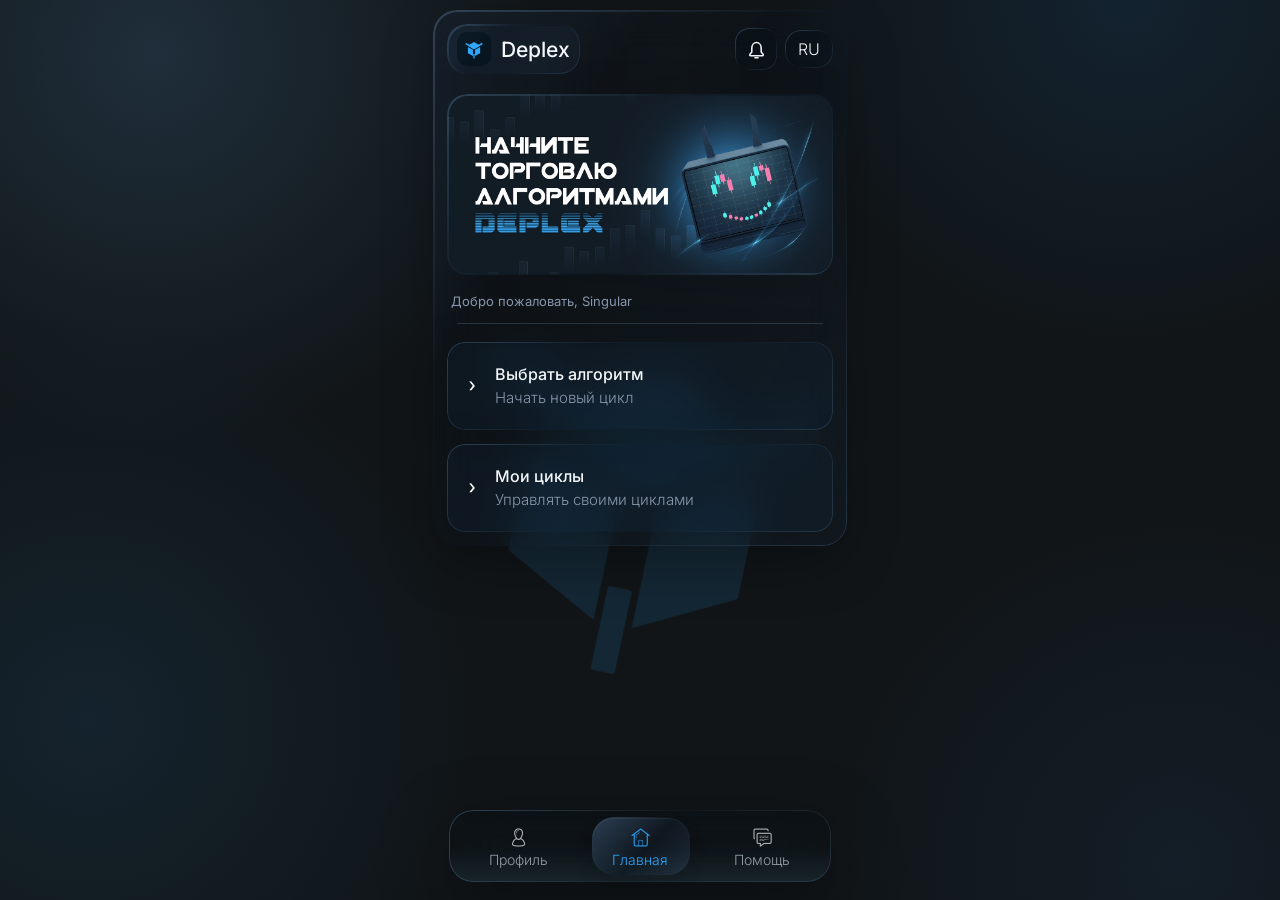
==== index.html @ 0ed6d77a "Add files via upload" ====
<!doctype html>
<html lang="ru">
  <head>
    <meta charset="UTF-8" />
    <meta name="viewport" content="width=device-width, initial-scale=1.0" />
    <meta name="theme-color" content="#020c11" />
    <meta name="mobile-web-app-capable" content="yes" />
    <meta name="apple-mobile-web-app-capable" content="yes" />
    <meta name="apple-mobile-web-app-title" content="Deplex" />
    <meta name="apple-mobile-web-app-status-bar-style" content="black-translucent" />
    <title>Deplex</title>
    <link rel="icon" type="image/svg+xml" href="./Icons/Logo.svg?v=60" />
    <link rel="apple-touch-icon" sizes="180x180" href="./Icons/apple-touch-icon.png?v=60" />
    <link rel="manifest" href="./site.webmanifest?v=60" />
    <link rel="stylesheet" href="./styles.css?v=263" />
  </head>
  <body>
    <main class="app-shell">
      <section id="app"></section>
    </main>
    <script src="https://telegram.org/js/telegram-web-app.js"></script>
    <script src="./app.js?v=219"></script>
  </body>
</html>
---- styles.css ----
@font-face {
  font-family: "Inter";
  src: url("./Fonts/Inter/Inter-Light-cyrillic.woff2") format("woff2");
  font-style: normal;
  font-weight: 300;
  font-display: swap;
  unicode-range: U+0400-052F, U+2DE0-2DFF, U+A640-A69F;
}

@font-face {
  font-family: "Inter";
  src: url("./Fonts/Inter/Inter-Light-latin.woff2") format("woff2");
  font-style: normal;
  font-weight: 300;
  font-display: swap;
  unicode-range: U+0000-00FF, U+0131, U+0152-0153, U+02BB-02BC, U+02C6, U+02DA, U+02DC, U+0304, U+0308, U+0329, U+2000-206F, U+20AC, U+2122, U+2191, U+2193, U+2212, U+2215, U+FEFF, U+FFFD;
}

@font-face {
  font-family: "Inter";
  src: url("./Fonts/Inter/Inter-Regular-cyrillic.woff2") format("woff2");
  font-style: normal;
  font-weight: 400;
  font-display: swap;
  unicode-range: U+0400-052F, U+2DE0-2DFF, U+A640-A69F;
}

@font-face {
  font-family: "Inter";
  src: url("./Fonts/Inter/Inter-Regular-latin.woff2") format("woff2");
  font-style: normal;
  font-weight: 400;
  font-display: swap;
  unicode-range: U+0000-00FF, U+0131, U+0152-0153, U+02BB-02BC, U+02C6, U+02DA, U+02DC, U+0304, U+0308, U+0329, U+2000-206F, U+20AC, U+2122, U+2191, U+2193, U+2212, U+2215, U+FEFF, U+FFFD;
}

@font-face {
  font-family: "Inter";
  src: url("./Fonts/Inter/Inter-Medium-cyrillic.woff2") format("woff2");
  font-style: normal;
  font-weight: 500;
  font-display: swap;
  unicode-range: U+0400-052F, U+2DE0-2DFF, U+A640-A69F;
}

@font-face {
  font-family: "Inter";
  src: url("./Fonts/Inter/Inter-Medium-latin.woff2") format("woff2");
  font-style: normal;
  font-weight: 500;
  font-display: swap;
  unicode-range: U+0000-00FF, U+0131, U+0152-0153, U+02BB-02BC, U+02C6, U+02DA, U+02DC, U+0304, U+0308, U+0329, U+2000-206F, U+20AC, U+2122, U+2191, U+2193, U+2212, U+2215, U+FEFF, U+FFFD;
}

@font-face {
  font-family: "Inter";
  src: url("./Fonts/Inter/Inter-SemiBold-cyrillic.woff2") format("woff2");
  font-style: normal;
  font-weight: 600;
  font-display: swap;
  unicode-range: U+0400-052F, U+2DE0-2DFF, U+A640-A69F;
}

@font-face {
  font-family: "Inter";
  src: url("./Fonts/Inter/Inter-SemiBold-latin.woff2") format("woff2");
  font-style: normal;
  font-weight: 600;
  font-display: swap;
  unicode-range: U+0000-00FF, U+0131, U+0152-0153, U+02BB-02BC, U+02C6, U+02DA, U+02DC, U+0304, U+0308, U+0329, U+2000-206F, U+20AC, U+2122, U+2191, U+2193, U+2212, U+2215, U+FEFF, U+FFFD;
}

@font-face {
  font-family: "Inter";
  src: url("./Fonts/Inter/Inter-Bold-cyrillic.woff2") format("woff2");
  font-style: normal;
  font-weight: 700;
  font-display: swap;
  unicode-range: U+0400-052F, U+2DE0-2DFF, U+A640-A69F;
}

@font-face {
  font-family: "Inter";
  src: url("./Fonts/Inter/Inter-Bold-latin.woff2") format("woff2");
  font-style: normal;
  font-weight: 700;
  font-display: swap;
  unicode-range: U+0000-00FF, U+0131, U+0152-0153, U+02BB-02BC, U+02C6, U+02DA, U+02DC, U+0304, U+0308, U+0329, U+2000-206F, U+20AC, U+2122, U+2191, U+2193, U+2212, U+2215, U+FEFF, U+FFFD;
}

:root {
  --bg: #000c11;
  --text: #f4f7f9;
  --text-strong: #f6f8fb;
  --muted: #8796aa;
  --muted-blue: #5d789d;
  --cyan: #2ee8ee;
  --cyan-deep: #2ea7fd;
  --text-soft-blue: color-mix(in srgb, var(--text-strong) 48%, var(--cyan-deep));
  --command-bg: rgba(46, 167, 253, 0.55);
  --command-shadow: rgba(16, 148, 173, 0.18);
  --gold: #c69060;
  --tone-positive: #6bcf91;
  --tone-negative: #d98a9a;
  --divider-subtle: rgba(95, 132, 166, 0.3);
  --surface-pad-sm: 14px;
  --surface-pad-md: 16px;
  --surface-pad-lg: 18px;
  --surface-radius-sm: 18px;
  --surface-radius-md: 20px;
  --surface-radius-lg: 22px;
  --surface-gap-sm: 8px;
  --surface-gap-md: 12px;
  --surface-gap-lg: 16px;
  --inline-icon-gap: 6px;
  --heading-copy-gap: 8px;
  --label-control-gap: 14px;
  --copy-control-gap: 18px;
  --form-group-gap: 30px;
  --supporting-copy-gap: 10px;
  --glass-main-surface: linear-gradient(
    120deg,
    rgba(28, 44, 63, 0.26) 20%,
    rgba(5, 18, 32, 0.12) 30%,
    rgba(28, 46, 63, 0.22) 100%
  );
  --panel: rgba(3, 17, 26, 0.52);
  --panel-strong: rgba(8, 28, 43, 0.62);
  --control-surface: rgba(16, 34, 54, 0.3);
  --control-muted-surface: #030f14;
  --control-active-surface: rgba(46, 167, 253, 0.25);
  --glass-border-main: 1.5px;
  --glass-border-inner: 1px;
  --glass-border-main-gradient: linear-gradient(135deg, rgba(100, 138, 176, 0.35), rgba(16, 31, 46, 0.3) 38%, rgba(5, 14, 22, 0.3) 60%, rgba(74, 105, 138, 0.35));
  --glass-border-inner-gradient: linear-gradient(135deg, rgba(91, 128, 166, 0.48), rgba(12, 25, 38, 0.12) 55%, rgba(74, 105, 138, 0.32));
  --glass-border-active-gradient: linear-gradient(
  135deg,
  rgba(46, 167, 253, 0.82) 0%,
  rgba(46, 167, 253, 0.22) 32%,
  rgba(8, 22, 36, 0.16) 52%,
  rgba(46, 167, 253, 0.58) 100%
);
  --stroke: rgba(83, 117, 151, 0.72);
  --stroke-dark: rgba(19, 38, 55, 0.8);
  --font-light: 300;
  --font-regular: 400;
  --font-medium: 500;
  --font-semibold: 600;
  --text-brand: 28px;
  --text-brand-mid: 24px;
  --text-page-top-title: 33px;
  --text-page-top-title-mid: 29px;
  --text-page-top-title-mobile: 25px;
  --text-section-title: 32px;
  --text-section-title-mid: 29px;
  --text-card-title: 23px;
  --text-card-title-mid: 21px;
  --text-card-title-mobile: 16px;
  --text-control: 20px;
  --text-control-mid: 20px;
  --text-control-mobile: 16px;
  --text-choice-option: 19px;
  --text-choice-option-mid: 18px;
  --text-choice-option-mobile: 15px;
  --text-command: 20px;
  --text-command-mid: 18px;
  --text-command-mobile: 14px;
  --text-caption: clamp(16px, 3.8vw, 19px);
  --text-caption-mobile: clamp(13px, 3.6vw, 15px);
  --text-hint: 16px;
  --text-hint-mobile: 13px;
  --text-small: 13px;
  --text-small-mobile: 12px;
  --text-chip: 11px;
  --text-chip-mobile: 10px;
  --text-address: var(--text-caption);
  --text-address-mobile: 13px;
  --text-top-action: 20px;
  --text-top-action-mobile: 16px;
  --text-eyebrow: 21px;
  --text-inline-badge: 17px;
  --text-inline-badge-mid: 16px;
  --text-inline-badge-mobile: 12px;
  --text-money-value: 18px;
  --text-money-value-mobile: 16px;
  --text-tab: 21px;
  --text-tab-mid: 18px;
  --text-tab-mobile: 14px;
  --text-empty-title: 30px;
  --text-modal-title: 25px;
  --caption-size: var(--text-caption);
  --caption-size-mobile: var(--text-caption-mobile);
  --hint-size: var(--text-hint);
  --hint-size-mobile: var(--text-hint-mobile);
  --action-title-size: var(--text-card-title);
  --action-title-size-mid: var(--text-card-title-mid);
  --action-title-size-mobile: var(--text-card-title-mobile);
  --control-title-size: var(--text-control);
  --control-title-size-mid: var(--text-control-mid);
  --control-title-size-mobile: var(--text-control-mobile);
  --choice-option-size: var(--text-choice-option);
  --choice-option-size-mid: var(--text-choice-option-mid);
  --choice-option-size-mobile: var(--text-choice-option-mobile);
  --section-kicker-size: var(--text-control);
  --section-kicker-size-mid: var(--text-command-mid);
  --section-kicker-size-mobile: var(--text-command-mobile);
  --primary-command-size: var(--text-command);
  --primary-command-size-mid: var(--text-command-mid);
  --primary-command-size-mobile: var(--text-command-mobile);
}

* {
  box-sizing: border-box;
}

html {
  min-height: 100%;
  -webkit-text-size-adjust: 100%;
  touch-action: manipulation;
  background:
    radial-gradient(circle at 12% 6%, rgba(56, 93, 122, 0.35), transparent 28%),
    radial-gradient(circle at 88% 0%, rgba(22, 66, 102, 0.3), transparent 24%),
    radial-gradient(circle at 7% 80%, rgba(30, 77, 109, 0.25), transparent 28%),
    radial-gradient(circle at 92% 96%, rgba(27, 61, 94, 0.22), transparent 24%),
    #111518;
  background-attachment: fixed;
}

body {
  position: relative;
  min-height: 100%;
  margin: 0;
  color: var(--text);
  font-family: "Inter", Arial, sans-serif;
  letter-spacing: 0;
  touch-action: manipulation;
}

button,
a,
[role="button"] {
  touch-action: manipulation;
}

body::before {
  position: fixed;
  left: 50%;
  top: 55%;
  top: 55lvh;
  z-index: -1;
  width: 420px;
  height: 420px;
  background: url("./Icons/Logo.svg") center / contain no-repeat;
  opacity: 0.12;
  transform: translate(-50%, -50%) rotate(12deg);
  content: "";
  pointer-events: none;
}


button {
  border: 0;
  color: inherit;
  font: inherit;
}

.app-shell {
  width: min(100%, 430px);
  min-height: 100vh;
  margin: 0 auto;
  padding: 18px 12px 124px;
}

.home-screen,
.empty-screen,
.algorithms-screen {
  display: flex;
  min-height: calc(100vh - 142px);
  flex-direction: column;
  gap: 22px;
}

.glass-card,
.glass-panel {
  --glass-border-width: var(--glass-border-main);
  --glass-border-gradient: var(--glass-border-main-gradient);
  position: relative;
  border: 0;
  background: var(--glass-main-surface);
  box-shadow:
    0 0 0 1px rgba(255, 255, 255, 0.015) inset,
    0 18px 56px rgba(0, 0, 0, 0.18);
  backdrop-filter: blur(20px) saturate(104%);
  -webkit-backdrop-filter: blur(24px) saturate(104%);
}

.glass-card::before,
.glass-panel::before {
  position: absolute;
  inset: 0;
  z-index: 0;
  padding: var(--glass-border-width);
  border-radius: inherit;
  background: var(--glass-border-gradient);
  content: "";
  pointer-events: none;
  -webkit-mask:
    linear-gradient(#000 0 0) content-box,
    linear-gradient(#000 0 0);
  -webkit-mask-composite: xor;
  mask:
    linear-gradient(#000 0 0) content-box,
    linear-gradient(#000 0 0);
  mask-composite: exclude;
}

.glass-card > *,
.glass-panel > * {
  position: relative;
  z-index: 1;
}

.banner-frame {
  --glass-border-width: var(--glass-border-main);
  --glass-border-gradient: var(--glass-border-main-gradient);
}

.banner-frame::before {
  z-index: 3;
}

.hero-card {
  padding: 22px;
  border-radius: 34px;
}

.top-bar {
  display: flex;
  align-items: center;
  justify-content: space-between;
  gap: 14px;
}

.brand-card {
  display: flex;
  min-width: 166px;
  align-items: center;
  gap: 18px;
  padding: 12px 18px;
  border-radius: 22px;
}

.brand-mark {
  display: grid;
  width: 50px;
  height: 50px;
  place-items: center;
  border-radius: 14px;
  background: rgba(2, 18, 28, 0.58);
}

.brand-mark img {
  width: 31px;
  height: 31px;
}

.brand-name {
  font-size: var(--text-brand);
  font-weight: var(--font-medium);
  line-height: 1;
}

.top-actions {
  display: flex;
  align-items: center;
  gap: 10px;
}

.back-button {
  --glass-border-width: var(--glass-border-main);
  display: grid;
  width: 72px;
  height: 72px;
  place-items: center;
  border-radius: 16px;
}

.back-button img {
  width: 40px;
  height: 40px;
  object-fit: contain;
}

.icon-button,
.lang-button {
  --glass-border-width: var(--glass-border-inner);
  --glass-border-gradient: var(--glass-border-inner-gradient);
  display: grid;
  place-items: center;
  border-radius: 16px;
  background: linear-gradient(180deg, rgba(0, 10, 14, 0.24), rgba(0, 7, 10, 0.14));
}

.icon-button {
  width: 54px;
  height: 54px;
  color: #f4f7f9;
}

.icon-button svg {
  width: 33px;
  height: 33px;
}

.lang-button {
  width: 62px;
  height: 48px;
  color: #f4f7f9;
  font-size: var(--text-top-action);
  font-weight: var(--font-light);
}

.banner-frame {
  margin-top: 34px;
  overflow: hidden;
  border-radius: 28px;
}

.banner-frame img {
  display: block;
  width: 100%;
  height: auto;
}

.welcome {
  margin: 28px 4px 0;
  color: var(--muted);
  font-size: var(--hint-size);
  font-weight: var(--font-regular);
  line-height: 1.25;
}

.divider {
  height: 1px;
  margin: 20px 10px 28px;
  background: var(--divider-subtle);
}

.primary-actions {
  display: grid;
  gap: 22px;
}

.page-hero {
  padding: 22px;
  border-radius: 34px;
}

.page-title-block {
  margin: var(--heading-copy-gap) 0 8px;
  padding-right: 136px;
  padding-left: 86px;
}

.page-top-title {
  flex: 1;
  align-self: center;
  min-width: 0;
  margin: 0;
  color: var(--text);
  font-size: var(--text-page-top-title);
  font-weight: var(--font-semibold);
  line-height: 1.05;
  overflow-wrap: anywhere;
}

.page-title-block span {
  display: block;
  margin-top: 0;
  color: var(--muted);
  font-size: var(--hint-size);
  font-weight: var(--font-regular);
  line-height: 1.1;
}

.nav-card {
  display: grid;
  width: 100%;
  grid-template-columns: 26px 1fr;
  gap: 20px;
  align-items: center;
  min-height: 132px;
  padding: 24px 30px;
  border-radius: 24px;
  background: rgba(4, 16, 26, 0.18);
  text-align: left;
}

.action-primary {
  overflow: hidden;
  animation: ctaPulse 6000ms ease-out 600ms 1;
}

.action-primary::after {
  position: absolute;
  top: -40%;
  bottom: -40%;
  left: -65%;
  z-index: 1;
  width: 42%;
  background: linear-gradient(90deg, transparent, rgba(46, 167, 253, 0.22), transparent);
  content: "";
  pointer-events: none;
  transform: skewX(-18deg);
  animation: ctaShine 6000ms ease-out 750ms 1;
}

@keyframes ctaPulse {
  0%,
  36%,
  50%,
  86%,
  100% {
    box-shadow:
      0 0 0 1px rgba(255, 255, 255, 0.015) inset,
      0 18px 56px rgba(0, 0, 0, 0.18);
  }

  14%,
  64% {
    box-shadow:
      0 0 0 1px rgba(46, 167, 253, 0.26) inset,
      0 0 26px rgba(46, 167, 253, 0.22),
      0 18px 56px rgba(0, 0, 0, 0.18);
  }
}

@keyframes ctaShine {
  0%,
  50% {
    left: -65%;
    opacity: 0;
  }

  6%,
  56% {
    opacity: 1;
  }

  20%,
  70% {
    opacity: 0.75;
  }

  28%,
  78%,
  100% {
    left: 128%;
    opacity: 0;
  }
}

.nav-arrow {
  width: 14px;
  height: auto;
  transform: rotate(-90deg);
}

.nav-title {
  display: block;
  font-size: var(--action-title-size);
  font-weight: var(--font-medium);
  line-height: 1.08;
}

.nav-subtitle {
  display: block;
  margin-top: 9px;
  color: var(--muted);
  font-size: var(--caption-size);
  font-weight: var(--font-light);
  line-height: 1.15;
}

.start-button {
  --glass-border-width: var(--glass-border-inner);
  width: 100%;
  margin-top: 24px;
  padding: 22px 20px;
  border-radius: 22px;
  background: rgba(4, 16, 26, 0.18);
  color: var(--text-strong);
  font-size: var(--primary-command-size);
  font-weight: var(--font-regular);
  letter-spacing: 0.04em;
  line-height: 1;
  text-transform: uppercase;
}

.nav-card {
  --glass-border-width: var(--glass-border-inner);
}

.algorithm-list {
  display: grid;
  gap: 22px;
}

.algorithm-card {
  padding: 24px 20px 22px;
  border-radius: 34px;
}

.algorithm-head {
  display: grid;
  grid-template-columns: minmax(0, 1fr) auto;
  gap: 14px;
  align-items: center;
}

.algorithm-title-row {
  display: flex;
  min-width: 0;
  align-items: center;
  gap: 16px;
}

.algorithm-title-row h2 {
  margin: 0;
  font-size: var(--text-section-title);
  font-weight: var(--font-semibold);
  line-height: 1;
  white-space: nowrap;
}

.algorithm-tags {
  display: flex;
  min-width: 0;
  gap: 8px;
}

.algorithm-tags span {
  display: inline-grid;
  min-height: 38px;
  place-items: center;
  border-radius: 999px;
  font-size: var(--text-caption-mobile);
  font-weight: var(--font-semibold);
  line-height: 1;
}

.algorithm-tags span {
  --glass-border-width: var(--glass-border-inner);
  min-width: 76px;
  padding: 0 17px;
  color: var(--muted-blue);
  background: rgba(8, 24, 38, 0.38);
}

.algorithm-divider {
  height: 1px;
  margin: 24px 10px 28px;
  background: var(--divider-subtle);
}

.algorithm-body {
  display: grid;
  grid-template-columns: minmax(0, 1fr) minmax(138px, 38%);
  gap: 18px;
  align-items: stretch;
}

.algorithm-copy {
  display: flex;
  min-height: 360px;
  flex-direction: column;
  justify-content: flex-start;
  gap: 28px;
  color: var(--muted);
  font-size: var(--caption-size);
  font-weight: var(--font-light);
  line-height: 1.62;
}

.algorithm-copy p {
  margin: 0;
}

.algorithm-image {
  --glass-border-width: var(--glass-border-main);
  min-height: 360px;
  overflow: hidden;
  border-radius: 24px;
}

.algorithm-image::before {
  z-index: 3;
}

.algorithm-image img {
  display: block;
  width: 100%;
  height: 100%;
  object-fit: cover;
  object-position: center top;
}

.bottom-nav {
  --glass-border-width: var(--glass-border-inner);
  --glass-border-gradient: linear-gradient(135deg, rgba(91, 128, 166, 0.42), rgba(12, 25, 38, 0.1) 52%, rgba(74, 105, 138, 0.28));
  --nav-pad-inline: 10px;
  --nav-slot-size: calc((100% - 20px) / 3);
  --nav-pill-width: 104px;
  position: fixed;
  right: max(16px, calc((100vw - 430px) / 2 + 16px));
  bottom: 22px;
  left: max(16px, calc((100vw - 430px) / 2 + 16px));
  z-index: 20;
  display: grid;
  grid-template-columns: repeat(3, 1fr);
  padding: 11px 10px;
  border-radius: 28px;
  background: linear-gradient(180deg, rgba(0, 10, 14, 0.24), rgba(0, 7, 10, 0.12), rgba(49, 83, 97, 0.24));
  box-shadow:
    0 0 0 1px rgba(255, 255, 255, 0.03) inset,
    0 22px 70px rgba(0, 0, 0, 0.34);
  backdrop-filter: blur(30px) saturate(135%);
  -webkit-backdrop-filter: blur(30px) saturate(135%);
  isolation: isolate;
}

.bottom-nav::after {
  --glass-border-gradient: var(--glass-border-inner-gradient);
  position: absolute;
  top: 9px;
  bottom: 9px;
  left: var(--active-pill-left);
  z-index: -1;
  width: var(--nav-pill-width);
  border-radius: 22px;
  border: 1px solid transparent;
  background:
    linear-gradient(180deg, rgba(28, 44, 63, 0.24), rgba(5, 18, 32, 0.14)) padding-box,
    var(--glass-border-gradient) border-box;
  box-shadow:
    inset 0 1px 0 rgba(255, 255, 255, 0.055),
    0 8px 18px rgba(0, 0, 0, 0.12);
  opacity: var(--indicator-opacity, 1);
  content: "";
}

.bottom-nav.has-nav-transition::after {
  animation: nav-pill-settle 340ms cubic-bezier(0.22, 1, 0.36, 1) both;
}

html.is-input-focused .bottom-nav {
  opacity: 0;
  pointer-events: none;
  transform: translateY(calc(100% + 24px));
}

.tab-button {
  display: grid;
  min-height: 60px;
  place-items: center;
  align-content: center;
  gap: 0;
  background: transparent;
  color: var(--text);
  opacity: 0.86;
  text-align: center;
  transition:
    color 180ms ease,
    opacity 180ms ease,
    transform 180ms ease;
}

.tab-button img {
  width: 32px;
  height: 32px;
  object-fit: contain;
  filter: brightness(0) invert(90%) sepia(3%) saturate(130%) hue-rotate(181deg) brightness(102%) contrast(86%);
  opacity: 0.92;
}

.tab-button span {
  color: rgba(201, 213, 223, 0.82);
  font-size: var(--text-eyebrow);
  font-weight: var(--font-light);
  line-height: 1;
  margin-top: 0;
}

.tab-button.is-active {
  color: var(--cyan-deep);
  opacity: 1;
}

.tab-button.is-active img {
  filter: none;
  opacity: 1;
}

.tab-button.is-active span {
  color: inherit;
}

.empty-card {
  display: grid;
  min-height: calc(100vh - 160px);
  place-items: center;
  border-radius: 34px;
  text-align: center;
}

.empty-card h1 {
  margin: 0;
  font-size: var(--text-empty-title);
  font-weight: var(--font-regular);
}

.empty-card p {
  margin: 12px 0 0;
  color: var(--muted);
  font-size: var(--hint-size);
}

.start-cycle-screen {
  display: flex;
  min-height: calc(100vh - 142px);
  flex-direction: column;
  gap: 22px;
}

.cycles-screen,
.detail-cycle-screen,
.profile-screen {
  display: flex;
  min-height: calc(100vh - 142px);
  flex-direction: column;
  gap: 22px;
}

.start-form-card,
.finish-card {
  padding: 24px 20px 22px;
  border-radius: 34px;
}

.start-algorithm-banner {
  --glass-border-width: var(--glass-border-main);
  overflow: hidden;
  margin-bottom: 28px;
  border-radius: 26px;
}

.start-algorithm-banner::before {
  z-index: 3;
}

.start-algorithm-banner img {
  display: block;
  width: 100%;
  height: auto;
}

.form-group {
  position: relative;
  display: grid;
  gap: var(--label-control-gap);
  margin: 0 0 var(--form-group-gap);
}

.form-group:last-child {
  margin-bottom: 0;
}

.field-label,
.section-label {
  color: var(--muted);
  font-size: var(--section-kicker-size);
  font-weight: var(--font-regular);
  letter-spacing: 0;
  line-height: 1.12;
  text-transform: none;
}

.finish-label {
  margin-top: 6px;
  color: var(--text);
  font-weight: var(--font-semibold);
  letter-spacing: 0.035em;
  text-transform: uppercase;
}

.with-info {
  display: flex;
  align-items: center;
  gap: var(--inline-icon-gap);
}

.info-button {
  display: grid;
  width: 20px;
  height: 20px;
  padding: 0;
  place-items: center;
  background: transparent;
  opacity: 0.9;
}

.info-button img {
  width: 100%;
  height: 100%;
  object-fit: contain;
}

.select-control {
  --glass-border-width: var(--glass-border-inner);
  display: flex;
  width: 100%;
  min-height: 86px;
  align-items: center;
  justify-content: space-between;
  gap: 18px;
  padding: 0 28px;
  border-radius: 22px;
  background: var(--control-surface);
  color: var(--text-strong);
  font-size: var(--control-title-size);
  font-weight: var(--font-regular);
  line-height: 1.1;
  text-align: left;
}

.select-control > span {
  font-size: var(--section-kicker-size);
}

.select-chevron {
  width: 18px;
  height: 18px;
  object-fit: contain;
  flex: 0 0 auto;
  filter: brightness(0) saturate(100%) invert(45%) sepia(18%) saturate(1051%) hue-rotate(174deg) brightness(92%) contrast(88%);
  opacity: 0.9;
  transform: rotate(-90deg);
}

.select-control[aria-expanded="true"] .select-chevron {
  transform: rotate(90deg);
}

.select-menu {
  --glass-border-width: var(--glass-border-inner);
  display: grid;
  overflow: hidden;
  border-radius: 22px;
  background: rgba(7, 23, 35, 0.94);
  box-shadow: 0 18px 44px rgba(0, 0, 0, 0.38);
}

.select-option {
  position: relative;
  min-height: 58px;
  padding: 0 22px;
  background: transparent;
  color: var(--text-strong);
  font-size: var(--caption-size);
  font-weight: var(--font-regular);
  line-height: 1.1;
  text-align: left;
}

.select-option + .select-option {
  border-top: 0;
}

.select-option + .select-option::before {
  position: absolute;
  top: 0;
  right: 10px;
  left: 10px;
  height: 1px;
  background: var(--divider-subtle);
  content: "";
}

.select-option.is-active {
  color: var(--cyan-deep);
}

.select-option.is-disabled,
.select-option:disabled {
  color: rgba(201, 213, 223, 0.42);
  cursor: not-allowed;
}

.select-modal {
  width: min(100%, 430px);
  padding: 28px;
  border-radius: 28px;
}

.select-modal h2 {
  margin: 0 0 18px;
  color: var(--muted);
  font-size: var(--section-kicker-size);
  font-weight: var(--font-semibold);
  letter-spacing: 0.035em;
  line-height: 1.1;
  text-transform: uppercase;
}

.transfer-grid {
  display: grid;
  grid-template-columns: repeat(2, minmax(0, 1fr));
  gap: 16px;
}

.transfer-option {
  --glass-border-width: var(--glass-border-inner);
  display: grid;
  min-height: 104px;
  grid-template-columns: 42px 1fr;
  align-items: center;
  gap: 18px;
  padding: 18px 22px;
  border-radius: 22px;
  background: var(--control-surface);
  color: #c9d5df;
  font-size: var(--control-title-size);
  font-weight: var(--font-regular);
  line-height: 1.2;
  text-align: left;
}

.transfer-option img {
  width: 42px;
  height: 42px;
  object-fit: contain;
  filter: none;
}

.transfer-option.is-active {
  --glass-border-gradient: var(--glass-border-active-gradient);
  background: var(--control-active-surface);
  color: var(--text-strong);
}

.transfer-option.is-disabled,
.transfer-option:disabled {
  color: rgba(201, 213, 223, 0.48);
  cursor: not-allowed;
}

.transfer-option.is-disabled img,
.transfer-option:disabled img {
  filter: brightness(0) saturate(100%) invert(65%) sepia(8%) saturate(577%) hue-rotate(176deg) brightness(83%) contrast(84%);
  opacity: 0.58;
}

.wallet-address-group {
  display: grid;
  gap: 0;
  margin-top: 0;
}

.transfer-grid + .section-description,
.transfer-grid + .wallet-address-group {
  margin-top: calc(var(--form-group-gap) - var(--label-control-gap));
}

.wallet-address {
  --glass-border-width: var(--glass-border-inner);
  width: 100%;
  border: 0;
  overflow-wrap: anywhere;
  word-break: break-all;
  padding: 24px 28px;
  border-radius: 22px;
  background: var(--control-surface);
  color: var(--text-soft-blue);
  font: inherit;
  font-size: var(--text-address);
  font-weight: var(--font-light);
  line-height: 1.32;
  outline: none;
  resize: none;
  white-space: normal;
}

.wallet-address-group .wallet-address {
  margin-top: var(--label-control-gap);
}

.wallet-address-group .copy-field {
  margin-top: var(--label-control-gap);
}

.wallet-address-group .wallet-address + .section-description {
  margin-top: var(--supporting-copy-gap);
}

.wallet-address-group .copy-field + .section-description {
  margin-top: var(--supporting-copy-gap);
}

.wallet-address-group .section-description + .section-description {
  margin-top: 0px;
}

.finish-card {
  display: grid;
  gap: 0;
}

.section-description {
  width: 100%;
  max-width: none;
  margin: 0;
  color: var(--muted);
  font-size: var(--hint-size);
  font-weight: var(--font-regular);
  line-height: 1.35;
}

.finish-label + .section-description {
  margin-top: var(--heading-copy-gap);
}

.section-description + .finish-options {
  margin-top: var(--copy-control-gap);
}

.finish-options + .section-description {
  margin-top: var(--copy-control-gap);
}

.memo-block .section-description,
.transfer-route-head .section-description {
  margin-top: 0;
}

.finish-options {
  display: grid;
  gap: 18px;
}

.finish-option {
  --glass-border-width: var(--glass-border-inner);
  min-height: 76px;
  padding: 0 24px;
  border-radius: 20px;
  background: var(--control-surface);
  color: #c9d5df;
  font-size: var(--control-title-size);
  font-weight: var(--font-regular);
  line-height: 1.1;
  text-align: left;
}

.finish-option.is-active {
  --glass-border-gradient: var(--glass-border-active-gradient);
  background: var(--control-active-surface);
  color: var(--text-strong);
}

.choice-option {
  font-size: var(--choice-option-size);
  font-weight: var(--font-regular);
}

.create-cycle-button {
  position: relative;
  width: 100%;
  min-height: 68px;
  border-radius: 22px;
  background: var(--command-bg);
  color: #f8fbfd;
  font-size: var(--primary-command-size);
  font-weight: var(--font-medium);
  letter-spacing: 0.04em;
  line-height: 1;
  text-transform: uppercase;
  box-shadow: 0 16px 38px var(--command-shadow);
}

.create-cycle-button::before {
  position: absolute;
  inset: 0;
  padding: 1px;
  border-radius: inherit;
  background: var(--glass-border-active-gradient);
  content: "";
  pointer-events: none;
  -webkit-mask:
    linear-gradient(#000 0 0) content-box,
    linear-gradient(#000 0 0);
  -webkit-mask-composite: xor;
  mask:
    linear-gradient(#000 0 0) content-box,
    linear-gradient(#000 0 0);
  mask-composite: exclude;
}

.modal-layer {
  position: fixed;
  inset: 0;
  z-index: 50;
  display: grid;
  padding: 22px;
  place-items: center;
  background: rgba(0, 7, 11, 0.56);
  backdrop-filter: blur(10px);
  -webkit-backdrop-filter: blur(10px);
  animation: modal-layer-enter 200ms ease both;
  transition: opacity 200ms ease;
}

.modal-layer > :is(.glass-card, .glass-panel) {
  animation: modal-surface-enter 200ms cubic-bezier(0.22, 1, 0.36, 1) both;
  transition:
    opacity 200ms ease,
    transform 200ms cubic-bezier(0.22, 1, 0.36, 1);
}

.modal-layer.is-modal-nested {
  animation: none;
}

.modal-layer.is-modal-nested > :is(.glass-card, .glass-panel) {
  animation: modal-surface-swap 180ms ease both;
}

.modal-layer.is-modal-preserved,
.modal-layer.is-modal-preserved > :is(.glass-card, .glass-panel) {
  animation: none;
}

.modal-layer.is-closing {
  opacity: 0;
}

.modal-layer.is-closing > :is(.glass-card, .glass-panel) {
  opacity: 0;
  transform: translateY(8px) scale(0.98);
}

.info-modal {
  width: min(100%, 430px);
  padding: 28px;
  border-radius: 28px;
}

.info-modal h2 {
  margin: 0;
  font-size: var(--action-title-size);
  font-weight: var(--font-medium);
}

.info-modal p {
  margin: 16px 0 0;
  color: var(--muted);
  font-size: var(--caption-size);
  font-weight: var(--font-light);
  line-height: 1.45;
}

.modal-close {
  position: absolute;
  top: 14px;
  right: 16px;
  z-index: 2;
  width: 34px;
  height: 34px;
  padding: 0;
  background: transparent;
  color: var(--muted);
  font-size: var(--text-empty-title);
  font-weight: var(--font-light);
  line-height: 1;
}

.cycles-card {
  padding: 20px;
  border-radius: 34px;
}

.profile-card {
  display: grid;
  gap: 18px;
}

.profile-title-block .profile-user-name {
  margin-bottom: 6px;
  color: var(--text-strong);
  font-weight: var(--font-medium);
}

.profile-summary-grid {
  display: grid;
  grid-template-columns: repeat(2, minmax(0, 1fr));
  gap: 14px;
}

.profile-stat-card {
  width: 100%;
  border: 0;
  color: inherit;
  text-align: left;
  cursor: pointer;
}

.balance-card .balance-label {
  color: var(--muted);
  font-size: var(--text-small);
  font-weight: var(--font-light);
}

.balance-card .balance-amount {
  color: var(--text-strong);
  font-weight: var(--font-regular);
  line-height: 1.1;
}

.balance-card {
  align-content: start;
}

.balance-arrow {
  position: absolute;
  right: var(--surface-pad-lg);
  bottom: var(--surface-pad-lg);
}

.profile-actions {
  display: grid;
  gap: 14px;
}

.compact-nav-grid {
  grid-template-columns: repeat(2, minmax(0, 1fr));
}

.nav-card.compact-nav-card {
  grid-template-columns: 1fr;
  grid-template-rows: auto auto;
  justify-items: center;
  min-height: 96px;
  gap: var(--surface-gap-sm);
  padding: var(--surface-pad-md);
  text-align: center;
}

.compact-nav-card .compact-nav-copy {
  align-self: center;
}

.compact-nav-card .nav-subtitle {
  margin-top: 6px;
}

.compact-nav-card .nav-arrow {
  align-self: end;
  transform: none;
}

.address-card,
.withdraw-address-card,
.withdraw-request-card,
.team-level-stats,
.member-card,
.member-modal-lines,
.info-text,
.info-note,
.info-steps,
.faq-item,
.support-ticket-card,
.performance-chart,
.metric-list,
.detail-metric,
.report-payout-card {
  --glass-border-width: var(--glass-border-inner);
}

.address-card,
.withdraw-address-card,
.withdraw-request-card,
.team-level-stats,
.member-card,
.member-modal-lines,
.info-text,
.info-note,
.info-steps,
.faq-item,
.support-ticket-card,
.performance-chart,
.metric-list,
.detail-metric {
  background: var(--control-surface);
}

.withdraw-address-card,
.withdraw-request-card,
.member-card,
.member-modal-lines,
.info-text,
.info-note,
.info-steps,
.faq-item,
.support-ticket-card {
  padding: var(--surface-pad-sm);
  border-radius: var(--surface-radius-sm);
}

.saved-addresses-card,
.address-list {
  display: grid;
  gap: 14px;
}

.address-card {
  display: grid;
  gap: var(--surface-gap-sm);
  padding: var(--surface-pad-sm);
  border-radius: var(--surface-radius-sm);
}

.address-card-head {
  display: grid;
  grid-template-columns: minmax(0, 1fr) auto;
  align-items: center;
  gap: 12px;
}

.address-name-button {
  display: inline-flex;
  min-width: 0;
  align-items: center;
  gap: 6px;
  padding: 0;
  border: 0;
  background: transparent;
  color: var(--text-strong);
  font-size: var(--control-title-size);
  font-weight: var(--font-regular);
  line-height: 1.1;
  text-align: left;
}

.address-card .address-name-button {
  font-size: var(--control-title-size-mobile);
}

.address-name-button span:first-child {
  overflow: hidden;
  text-overflow: ellipsis;
  white-space: nowrap;
}

.address-delete-button {
  --glass-border-width: var(--glass-border-inner);
  min-height: 32px;
  padding: 0 10px;
  border-radius: 12px;
  font-size: var(--text-small);
  font-weight: var(--font-regular);
  line-height: 1;
}

.address-route-row {
  align-items: center;
  margin: 0;
  flex-wrap: wrap;
}

.address-card .address-short-field {
  margin-top: -6px;
  min-height: 46px;
}

.address-card .cycle-created {
  margin-top: 1px;
  font-size: var(--text-small-mobile);
}

.address-short-field {
  --glass-border-width: var(--glass-border-inner);
  display: grid;
  grid-template-columns: minmax(0, 1fr) auto;
  align-items: center;
  gap: 10px;
  min-height: 54px;
  padding: 0 14px;
  border-radius: var(--surface-radius-sm);
  background: var(--control-surface);
  color: var(--text-soft-blue);
  font-size: var(--text-address-mobile);
  font-weight: var(--font-light);
  line-height: 1.2;
  text-align: left;
}

.wallet-address-select-field {
  grid-template-columns: minmax(0, 1fr) auto;
  gap: 10px;
  height: auto;
  min-height: 54px;
}

.wallet-address-group .wallet-address-select-field {
  margin-top: var(--label-control-gap);
}

.wallet-address-group .wallet-address-select-field + .section-description {
  margin-top: var(--supporting-copy-gap);
}

.wallet-address-select-field.is-empty {
  color: var(--muted);
}

.wallet-address-select-field span,
.wallet-address-full-value {
  overflow-wrap: anywhere;
  word-break: break-all;
}

.wallet-address-select-field.has-value span {
  color: var(--text-soft-blue);
}

.wallet-address-select-field span {
  max-width: calc(100% - 28px);
  white-space: normal;
}

.wallet-address-full-value {
  color: var(--text-soft-blue);
  font-size: var(--text-address-mobile);
  font-weight: var(--font-light);
  line-height: 1.35;
}

.wallet-address-create-action {
  min-height: 54px;
  align-content: center;
  color: var(--muted);
  font-size: var(--text-address-mobile);
  font-weight: var(--font-light);
}

.wallet-address-create-input {
  color: var(--muted);
  font-size: var(--text-address-mobile);
  font-weight: var(--font-light);
}

.wallet-address-create-input::placeholder {
  color: var(--muted);
}

.wallet-address-create-name {
  margin-top: var(--supporting-copy-gap);
  margin-bottom: var(--supporting-copy-gap);
  justify-content: flex-start;
  gap: var(--inline-icon-gap);
  color: var(--muted);
  font-size: var(--text-small-mobile);
  font-weight: var(--font-light);
}

.wallet-address-create-name-input {
  margin-top: var(--supporting-copy-gap);
  margin-bottom: var(--supporting-copy-gap);
  width: 100%;
  border: 0;
  padding: 0;
  background: transparent;
  color: var(--muted);
  font-size: var(--text-small-mobile);
  font-weight: var(--font-light);
  line-height: 1.2;
  outline: none;
}

.wallet-address-create-name-input::placeholder {
  color: var(--muted);
}

.wallet-address-list-label {
  display: block;
  margin: var(--copy-control-gap) 0 0;
}

.wallet-address-list-label + .address-list {
  margin-top: var(--surface-gap-sm);
}

.return-address-short-field {
  grid-template-columns: minmax(0, 1fr) auto auto;
  min-height: 46px;
}

.return-address-short-field button {
  display: grid;
  min-width: 0;
  padding: 0;
  border: 0;
  background: transparent;
  color: var(--text-strong);
  place-items: center;
}

.compact-modal {
  width: min(100%, 390px);
  padding: 24px;
  border-radius: 26px;
}

.compact-modal h2 {
  margin: 0 36px 16px 0;
  color: var(--text-strong);
  font-size: var(--action-title-size-mobile);
  font-weight: var(--font-medium);
  line-height: 1.12;
}

.modal-title {
  margin: 0 36px 10px 0;
  color: var(--text-strong);
  font-size: var(--action-title-size-mobile);
  font-weight: var(--font-medium);
  line-height: 1.12;
}

.modal-body {
  margin: 8px 0 0;
  color: var(--muted);
  font-size: var(--hint-size-mobile);
  font-weight: var(--font-light);
  line-height: 1.45;
}

:is(.compact-modal, .info-modal, .select-modal, .return-address-modal) .modal-title {
  margin: 0 36px 10px 0;
  color: var(--text-strong);
  font-size: var(--action-title-size-mobile);
  font-weight: var(--font-medium);
  letter-spacing: normal;
  line-height: 1.12;
}

:is(.compact-modal, .info-modal, .select-modal, .return-address-modal) .modal-body {
  margin: 8px 0 0;
  color: var(--muted);
  font-size: var(--hint-size-mobile);
  font-weight: var(--font-light);
  line-height: 1.45;
}

.modal-copy-list {
  display: grid;
  gap: var(--surface-gap-md);
  margin-top: 0;
}

.modal-copy-item {
  display: grid;
  gap: 2px;
}

.modal-copy-title {
  color: var(--text-strong);
  font-size: var(--hint-size);
  font-weight: var(--font-medium);
  line-height: 1.2;
}

.modal-copy-text {
  margin-top: 0;
}

.compact-textarea {
  min-height: 54px;
  overflow: hidden;
  resize: none;
}

.modal-actions-row {
  display: grid;
  grid-template-columns: repeat(2, minmax(0, 1fr));
  gap: 10px;
  margin-top: 16px;
}

.modal-actions-row .detail-action-button {
  min-height: 48px;
  border-radius: 16px;
  font-size: var(--text-command-mobile);
}

.address-modal-summary {
  --glass-border-width: var(--glass-border-inner);
  display: grid;
  gap: 8px;
  padding: 14px;
  border-radius: 18px;
  background: var(--control-surface);
}

.address-modal-summary strong {
  color: var(--text-strong);
  font-size: var(--caption-size-mobile);
  font-weight: var(--font-regular);
}

.address-modal-summary span {
  color: var(--muted-blue);
  font-size: var(--text-small);
}

.address-full-value {
  padding: 0;
  border: 0;
  background: transparent;
  color: var(--text-soft-blue);
  font-size: var(--text-address-mobile);
  font-weight: var(--font-light);
  line-height: 1.35;
  text-align: left;
  overflow-wrap: anywhere;
  word-break: break-all;
}

.compact-command {
  min-height: 50px;
  margin-top: 16px;
  border-radius: 16px;
  font-size: var(--primary-command-size-mobile);
}

.app-toast {
  --glass-border-width: var(--glass-border-inner);
  --glass-border-gradient: var(--glass-border-active-gradient);
  position: fixed;
  right: max(24px, calc((100vw - 430px) / 2 + 24px));
  top: 84px;
  left: max(24px, calc((100vw - 430px) / 2 + 24px));
  z-index: 70;
  padding: 13px 16px;
  border-radius: 18px;
  background: #0c2f48;
  color: var(--text-strong);
  font-size: var(--hint-size-mobile);
  font-weight: var(--font-regular);
  line-height: 1.25;
  text-align: center;
}

.notifications-modal {
  display: grid;
  max-height: min(74vh, 620px);
  gap: 14px;
}

.notification-tabs {
  display: flex;
  gap: 8px;
  overflow-x: auto;
  padding-bottom: 2px;
}

.notification-tab {
  --glass-border-width: var(--glass-border-inner);
  min-height: 34px;
  flex: 0 0 auto;
  padding: 0 12px;
  border-radius: 999px;
  background: var(--control-surface);
  color: var(--muted);
  font-size: var(--text-small);
  font-weight: var(--font-regular);
  line-height: 1;
}

.notification-tab.is-active {
  --glass-border-gradient: var(--glass-border-active-gradient);
  background: var(--control-active-surface);
  color: var(--text-strong);
}

.notification-list {
  display: grid;
  max-height: min(54vh, 430px);
  gap: 10px;
  overflow-y: auto;
  padding-right: 2px;
}

.notification-card {
  --glass-border-width: var(--glass-border-inner);
  display: grid;
  width: 100%;
  gap: 6px;
  padding: 13px;
  border-radius: 16px;
  background: var(--control-surface);
  color: var(--muted);
  font-size: var(--text-small);
  font-weight: var(--font-light);
  line-height: 1.3;
  text-align: left;
}

.notification-card.is-read {
  opacity: 0.72;
}

.notification-title-row {
  display: flex;
  align-items: center;
  justify-content: space-between;
  gap: 10px;
}

.notification-title-row strong {
  color: var(--text-strong);
  font-size: var(--caption-size-mobile);
  font-weight: var(--font-regular);
  line-height: 1.1;
}

.notification-new-badge {
  display: inline-grid;
  min-height: 20px;
  place-items: center;
  padding: 0 8px;
  border-radius: 999px;
  background: rgba(20, 183, 211, 0.22);
  color: var(--cyan);
  font-size: var(--text-chip-mobile);
  font-weight: var(--font-semibold);
  white-space: nowrap;
}

.notification-card small {
  color: var(--muted-blue);
  font-size: var(--text-small-mobile);
  line-height: 1.2;
}

.referral-card {
  display: grid;
  gap: 18px;
}

.referral-note {
  margin-top: -6px;
}

.referral-address-group {
  margin-bottom: 0;
}

.withdraw-address-card {
  display: grid;
  width: 100%;
  gap: var(--surface-gap-sm);
  text-align: left;
}

.withdraw-address-card.is-active {
  --glass-border-gradient: var(--glass-border-active-gradient);
  background: var(--control-active-surface);
}

.withdraw-address-top,
.withdraw-address-bottom,
.withdraw-request-head,
.withdraw-summary-row {
  display: flex;
  align-items: center;
  justify-content: space-between;
  gap: 12px;
  min-width: 0;
}

.withdraw-address-top strong,
.withdraw-request-head strong,
.withdraw-summary-row strong {
  color: var(--text-strong);
  font-size: var(--caption-size-mobile);
  font-weight: var(--font-regular);
  line-height: 1.1;
}

.withdraw-summary-row .cycle-amount-soft {
  color: color-mix(in srgb, var(--text-strong) 72%, var(--muted));
}

.withdraw-address-top span,
.withdraw-address-bottom,
.withdraw-summary-row span {
  color: var(--muted-blue);
  font-size: var(--text-small);
  line-height: 1.2;
}

.withdraw-address-bottom span:first-child {
  min-width: 0;
  overflow: hidden;
  text-overflow: ellipsis;
}

.modal-description {
  margin-top: 14px;
}

.withdraw-request-card {
  display: grid;
  gap: var(--surface-gap-md);
}

.withdraw-history-list {
  display: grid;
  gap: 10px;
}

.team-card {
  display: grid;
  gap: 18px;
}

.team-summary-head {
  display: flex;
  align-items: center;
  justify-content: space-between;
  gap: 10px;
}

.team-summary-head > span {
  margin-top: 0;
}

.detail-metric .team-summary-head > .nav-subtitle {
  color: var(--text-strong);
  font-size: var(--text-small);
  font-weight: var(--font-light);
}

.team-summary-card p {
  margin: 0;
  color: var(--muted);
  font-size: var(--text-small);
  font-weight: var(--font-light);
  line-height: 1.15;
}

.team-link-group {
  margin-bottom: 0;
}

.team-link-field {
  --glass-border-width: var(--glass-border-inner);
  display: grid;
  grid-template-columns: minmax(0, 1fr) auto;
  align-items: center;
  gap: 10px;
  min-height: 56px;
  padding: 0 14px;
  border-radius: 16px;
  background: var(--control-surface);
  color: var(--text-soft-blue);
  font-size: var(--text-address-mobile);
  font-weight: var(--font-light);
  line-height: 1.2;
  text-align: left;
}

.team-link-field span:first-child {
  overflow: hidden;
  text-overflow: ellipsis;
  white-space: nowrap;
}

.team-link-field img,
.copy-field button img {
  width: 16px;
  height: 16px;
  object-fit: contain;
}

.team-link-field .copy-field-action {
  display: grid;
  width: 38px;
  min-width: 38px;
  min-height: 38px;
  place-items: center;
  border-radius: 13px;
}

.address-short-field img {
  width: 18px;
  height: 18px;
  object-fit: contain;
}

.wallet-address-select-field img {
  width: 26px;
  height: 26px;
}

.team-level-action {
  min-height: 118px;
}

.team-earned {
  display: block;
  margin-top: 7px;
  color: var(--text-strong);
  font-size: var(--text-small);
  font-weight: var(--font-regular);
  line-height: 1.15;
}

.team-level-card {
  display: grid;
  gap: 16px;
}

.team-level-stats {
  display: grid;
  grid-template-columns: minmax(0, 1fr) 1px minmax(0, 1fr);
  align-items: stretch;
  gap: var(--surface-gap-md);
  padding: var(--surface-pad-md);
  border-radius: var(--surface-radius-md);
}

.team-level-stats-copy,
.team-level-stats-amount {
  display: grid;
  align-content: center;
}

.team-level-stats-copy {
  gap: 6px;
}

.team-level-stats strong {
  color: var(--text-strong);
  font-size: var(--control-title-size-mobile);
  font-weight: var(--font-regular);
}

.team-level-stats-copy span {
  color: var(--muted);
  font-size: var(--text-small);
  font-weight: var(--font-light);
  line-height: 1.25;
}

.team-level-stats-divider {
  align-self: stretch;
  margin: 6px 0;
  background: var(--divider-subtle);
}

.team-level-stats-amount {
  gap: 6px;
}

.member-list {
  display: grid;
  gap: 12px;
}

.member-card {
  display: grid;
  width: 100%;
  gap: var(--surface-gap-md);
  text-align: left;
}

.member-card-head {
  display: flex;
  align-items: center;
  justify-content: space-between;
  gap: 12px;
}

.member-card-head strong {
  min-width: 0;
  overflow: hidden;
  color: var(--text-strong);
  font-size: var(--control-title-size-mobile);
  font-weight: var(--font-regular);
  line-height: 1.1;
  text-overflow: ellipsis;
  white-space: nowrap;
}

.member-lines,
.member-modal-lines {
  display: grid;
  gap: 7px;
  color: var(--muted);
  font-size: var(--text-small);
  font-weight: var(--font-light);
  line-height: 1.25;
}

.help-card {
  display: grid;
  gap: 18px;
}

.support-block {
  display: grid;
  gap: 12px;
}

.support-block .section-label {
  color: var(--text-strong);
}

.help-topic-list,
.info-block-list,
.faq-list {
  display: grid;
  gap: 12px;
}

.help-topic-card {
  min-height: 104px;
}

.info-text,
.info-note,
.info-steps,
.support-ticket-card {
  color: var(--muted);
  font-size: var(--caption-size-mobile);
  font-weight: var(--font-light);
  line-height: 1.45;
}

.support-ticket-card.is-entering {
  animation: support-ticket-enter 200ms cubic-bezier(0.22, 1, 0.36, 1) both;
}

.info-text {
  margin: 0;
}

.info-note {
  color: var(--muted-blue);
  background: rgba(20, 183, 211, 0.1);
}

.info-steps {
  display: grid;
  gap: var(--surface-gap-sm);
  margin: 0;
  padding-left: 32px;
}

.faq-item {
  display: grid;
  width: 100%;
  gap: var(--surface-gap-sm);
  text-align: left;
}

.faq-question {
  color: var(--text-strong);
  font-size: var(--caption-size-mobile);
  font-weight: var(--font-regular);
  line-height: 1.25;
}

.faq-answer {
  color: var(--muted);
  font-size: var(--text-small);
  font-weight: var(--font-light);
  line-height: 1.4;
}

.faq-item.is-open {
  --glass-border-gradient: var(--glass-border-active-gradient);
}

.support-ticket-card {
  display: grid;
  width: 100%;
  min-width: 0;
  max-width: 100%;
  grid-template-columns: minmax(0, 1fr);
  gap: var(--surface-gap-sm);
  overflow: hidden;
  text-align: left;
}

.support-ticket-card > .section-description:nth-of-type(2) {
  display: block;
  width: min(60%, 220px);
  min-width: 0;
  overflow: hidden;
  text-overflow: ellipsis;
  white-space: nowrap;
}

.support-modal {
  display: grid;
  grid-template-rows: auto minmax(0, 1fr) auto;
  max-height: min(74vh, 620px);
  gap: 12px;
}

.support-modal .compact-textarea {
  min-height: 72px;
}

.support-textarea {
  font-size: var(--text-address-mobile);
}

.support-textarea:focus {
  font-size: var(--text-address-mobile);
}

.support-chat {
  display: grid;
  min-height: 0;
  max-height: min(42vh, 340px);
  gap: 10px;
  overflow-y: auto;
}

.support-composer {
  display: grid;
  gap: 12px;
}

html.is-input-focused .support-modal {
  max-height: min(58dvh, 420px);
}

html.is-input-focused .support-chat {
  max-height: min(24dvh, 220px);
}

.support-message {
  display: grid;
  gap: 4px;
  max-width: 88%;
  min-width: 0;
  padding: 10px 12px;
  border-radius: 16px;
  color: var(--text-strong);
  font-size: var(--text-small);
  line-height: 1.35;
  white-space: normal;
  overflow-wrap: anywhere;
  word-break: break-word;
}

.support-message > span {
  min-width: 0;
  white-space: normal;
  overflow-wrap: anywhere;
  word-break: break-word;
}

.support-message.is-user {
  justify-self: end;
  background: #2072ad;
}

.support-message.is-support {
  justify-self: start;
  background: rgba(8, 24, 38, 0.72);
}

.support-message small {
  color: rgba(201, 213, 223, 0.72);
  font-size: var(--text-chip-mobile);
}

@keyframes modal-layer-enter {
  from {
    opacity: 0;
  }

  to {
    opacity: 1;
  }
}

@keyframes modal-surface-enter {
  from {
    opacity: 0;
    transform: translateY(8px) scale(0.98);
  }

  to {
    opacity: 1;
    transform: translateY(0) scale(1);
  }
}

@keyframes support-ticket-enter {
  from {
    opacity: 0;
    transform: translateY(6px);
  }

  to {
    opacity: 1;
    transform: translateY(0);
  }
}

@keyframes modal-surface-swap {
  from {
    opacity: 0;
    transform: translateX(10px);
  }

  to {
    opacity: 1;
    transform: translateX(0);
  }
}

@keyframes nav-pill-settle {
  from {
    opacity: 0.4;
    left: var(--previous-pill-left);
    transform: scale(0.88);
  }

  18% {
    opacity: 1;
    left: var(--previous-pill-left);
    transform: scale(1);
  }

  76% {
    opacity: 1;
    left: var(--active-pill-left);
    transform: scaleX(1.03);
  }

  to {
    opacity: 1;
    left: var(--active-pill-left);
    transform: scale(1);
  }
}

.metrics-card {
  display: grid;
  gap: 16px;
}

.report-card {
  display: grid;
  gap: 16px;
}

.performance-chart {
  position: relative;
  display: grid;
  gap: var(--surface-gap-sm);
  padding: var(--surface-pad-md);
  border-radius: var(--surface-radius-lg);
  color: var(--cyan-deep);
  overflow: hidden;
}

.performance-chart.is-positive {
  color: var(--tone-positive);
  --glass-border-gradient: linear-gradient(135deg, rgba(107, 207, 145, 0.4), rgba(19, 44, 34, 0.18) 52%, rgba(107, 207, 145, 0.24));
  background-image:
    radial-gradient(circle at 82% 22%, rgba(107, 207, 145, 0.12), transparent 34%),
    var(--glass-main-surface);
}

.performance-chart.is-negative {
  color: var(--tone-negative);
  --glass-border-gradient: linear-gradient(135deg, rgba(217, 138, 154, 0.4), rgba(51, 20, 29, 0.18) 52%, rgba(217, 138, 154, 0.24));
  background-image:
    radial-gradient(circle at 82% 22%, rgba(217, 138, 154, 0.12), transparent 34%),
    var(--glass-main-surface);
}

.performance-chart-head {
  display: grid;
  gap: 5px;
}

.performance-chart-head span {
  color: var(--muted);
  font-size: var(--text-small);
  font-weight: var(--font-light);
}

.performance-chart-head strong {
  color: currentColor;
  font-size: var(--text-page-top-title);
  font-weight: var(--font-semibold);
  line-height: 1;
}

.profit-visual {
  position: relative;
  height: 150px;
  margin-top: 2px;
}

.profit-visual-svg {
  position: absolute;
  inset: 0 34px 0 0;
  display: block;
  width: calc(100% - 34px);
  height: 100%;
  overflow: visible;
}

.profit-visual-line {
  fill: none;
  stroke-width: 1.75;
  stroke-linecap: round;
  vector-effect: non-scaling-stroke;
}

.profit-visual-dot {
  fill: currentColor;
  filter: drop-shadow(0 0 6px currentColor);
}

.profit-visual-badge {
  position: absolute;
  top: var(--badge-y);
  right: 42px;
  min-height: 26px;
  padding: 0 10px;
  border-radius: 999px;
  background: rgba(7, 20, 29, 0.72);
  border: 1px solid rgba(255, 255, 255, 0.05);
  color: var(--text-strong);
  font-size: var(--text-small);
  font-weight: var(--font-regular);
  line-height: 26px;
  white-space: nowrap;
  backdrop-filter: blur(8px);
}

.profit-visual-axis {
  position: absolute;
  top: 7px;
  right: 2px;
  bottom: 7px;
  display: grid;
  align-content: space-between;
  width: 28px;
  justify-items: end;
  color: var(--muted-blue);
  font-size: var(--text-chip);
  font-weight: var(--font-light);
  line-height: 1;
}

.metrics-summary-grid .detail-metric {
  min-height: 84px;
}

.metric-list {
  display: grid;
  padding: 4px 14px;
  border-radius: var(--surface-radius-sm);
}

.metric-row {
  display: grid;
  grid-template-columns: minmax(0, 1fr) auto;
  gap: 6px 12px;
  align-items: center;
  padding: 13px 0;
}

.metric-row + .metric-row {
  border-top: 1px solid var(--divider-subtle);
}

.metric-row span,
.metric-row small {
  color: var(--muted);
  font-size: var(--text-small);
  font-weight: var(--font-light);
}

.metric-row strong {
  color: var(--text-strong);
  font-size: var(--caption-size-mobile);
  font-weight: var(--font-regular);
  line-height: 1.1;
  text-align: right;
}

.metric-row small {
  grid-column: 1 / -1;
  justify-self: end;
  color: var(--muted-blue);
}

.report-final-grid .detail-metric.is-positive strong {
  color: var(--tone-positive);
}

.report-final-grid .detail-metric.is-negative strong {
  color: var(--tone-negative);
}

.report-payout-card {
  display: grid;
  gap: var(--surface-gap-sm);
  padding: var(--surface-pad-md);
  border-radius: var(--surface-radius-md);
  background: var(--control-active-surface);
}

.report-payout-card span,
.report-payout-card small {
  color: var(--muted);
  font-size: var(--text-small);
  font-weight: var(--font-light);
}

.report-payout-card strong {
  color: var(--text-strong);
  font-size: var(--text-card-title-mobile);
  font-weight: var(--font-semibold);
  line-height: 1.1;
}

.detail-metric .amount-value,
.cycle-side .amount-value,
.metric-row .amount-value,
.report-payout-card .amount-value,
.withdraw-summary-row .amount-value,
.withdraw-request-card .amount-value {
  font-size: var(--text-money-value);
}

.cycle-toolbar {
  display: flex;
  align-items: center;
  justify-content: flex-start;
  margin-bottom: 18px;
}

.cycle-filter-trigger {
  --glass-border-width: var(--glass-border-main);
  display: inline-flex;
  min-height: 46px;
  align-items: center;
  gap: 10px;
  padding: 0 16px;
  border-radius: 16px;
  background: var(--glass-main-surface);
  color: var(--text-strong);
  font-size: var(--control-title-size);
  font-weight: var(--font-regular);
  line-height: 1;
}

.cycle-filter-trigger img {
  width: 25px;
  height: 25px;
  object-fit: contain;
}

.cycle-list {
  display: grid;
  gap: 14px;
}

.cycle-card {
  --glass-border-width: var(--glass-border-inner);
  display: grid;
  width: 100%;
  grid-template-columns: minmax(0, 1fr) auto;
  gap: 18px;
  padding: 18px;
  border-radius: 22px;
  text-align: left;
}

.cycle-main {
  min-width: 0;
}

.cycle-asset-row {
  display: flex;
  gap: 8px;
  margin-bottom: 12px;
}

.cycle-token {
  --glass-border-width: var(--glass-border-inner);
  position: relative;
  display: inline-grid;
  min-height: 26px;
  place-items: center;
  padding: 0 10px;
  border-radius: 999px;
  background: rgba(8, 24, 38, 0.58);
  color: var(--muted-blue);
  font-size: var(--text-chip);
  font-weight: var(--font-semibold);
  line-height: 1;
}

.cycle-token::before {
  position: absolute;
  inset: 0;
  z-index: 0;
  padding: var(--glass-border-width);
  border-radius: inherit;
  background: var(--glass-border-gradient);
  content: "";
  pointer-events: none;
  -webkit-mask:
    linear-gradient(#000 0 0) content-box,
    linear-gradient(#000 0 0);
  -webkit-mask-composite: xor;
  mask:
    linear-gradient(#000 0 0) content-box,
    linear-gradient(#000 0 0);
  mask-composite: exclude;
}

.cycle-main h2 {
  margin: 0;
  color: var(--text-strong);
  font-size: var(--control-title-size);
  font-weight: var(--font-regular);
  line-height: 1.08;
}

.cycle-main p {
  margin: 5px 0 0;
  color: var(--muted);
  font-size: var(--text-small);
  font-weight: var(--font-light);
  line-height: 1;
}

.cycle-created {
  display: block;
  margin-top: 11px;
  color: var(--muted);
  font-size: var(--text-small);
  font-weight: var(--font-light);
  line-height: 1;
}

.cycle-side {
  display: grid;
  align-content: start;
  justify-items: end;
  gap: 7px;
  min-width: 104px;
}

.cycle-side strong {
  color: var(--text-strong);
  font-size: var(--control-title-size);
  font-weight: var(--font-regular);
  line-height: 1;
  white-space: nowrap;
}

.cycle-side > span:not(.cycle-status) {
  color: var(--muted);
  font-size: var(--text-small);
  font-weight: var(--font-light);
  line-height: 1;
}

.cycle-status {
  --glass-border-width: var(--glass-border-inner);
  display: inline-grid;
  min-height: 26px;
  place-items: center;
  padding: 0 10px;
  border-radius: 999px;
  font-size: var(--text-chip);
  font-weight: var(--font-semibold);
  line-height: 1;
  text-transform: lowercase;
  white-space: nowrap;
}

.cycle-status.is-active {
  --glass-border-gradient: linear-gradient(135deg, rgba(109, 240, 154, 0.72), rgba(26, 94, 59, 0.18) 48%, rgba(109, 240, 154, 0.52));
  background: rgba(26, 94, 59, 0.34);
  color: #6df09a;
}

.cycle-status.is-waiting {
  --glass-border-gradient: linear-gradient(135deg, rgba(227, 180, 107, 0.72), rgba(105, 77, 25, 0.18) 48%, rgba(227, 180, 107, 0.52));
  background: rgba(105, 77, 25, 0.34);
  color: #e3b46b;
}

.cycle-status.is-completed {
  --glass-border-gradient: linear-gradient(135deg, rgba(127, 200, 242, 0.72), rgba(28, 77, 112, 0.18) 48%, rgba(127, 200, 242, 0.52));
  background: rgba(28, 77, 112, 0.34);
  color: #7fc8f2;
}

.cycle-status.is-report {
  --glass-border-gradient: linear-gradient(135deg, rgba(185, 166, 255, 0.72), rgba(75, 55, 117, 0.18) 48%, rgba(185, 166, 255, 0.52));
  background: rgba(75, 55, 117, 0.34);
  color: #b9a6ff;
}

.cycle-status.is-cancelled {
  --glass-border-gradient: linear-gradient(135deg, rgba(244, 138, 154, 0.72), rgba(99, 39, 49, 0.18) 48%, rgba(244, 138, 154, 0.52));
  background: rgba(99, 39, 49, 0.34);
  color: #f48a9a;
}

.empty-cycles {
  --glass-border-width: var(--glass-border-inner);
  padding: 24px;
  border-radius: 22px;
  background: var(--control-surface);
  text-align: center;
}

.empty-cycles h2 {
  margin: 0;
  font-size: var(--control-title-size);
  font-weight: var(--font-regular);
}

.empty-cycles p {
  margin: 10px 0 0;
  color: var(--muted);
  font-size: var(--caption-size);
  font-weight: var(--font-light);
}

.detail-hero {
  padding-bottom: 24px;
}

.waiting-cycle-overview {
  display: grid;
  gap: var(--label-control-gap);
  padding: 28px 20px 26px;
  border-radius: 34px;
}

.detail-title-block {
  margin-bottom: 0;
}

.detail-lead {
  max-width: 520px;
  margin: 0;
  color: var(--muted);
  font-size: var(--hint-size);
  font-weight: var(--font-regular);
  line-height: 1.32;
}

.cycle-route-pill {
  --glass-border-width: var(--glass-border-main);
  --glass-border-gradient: var(--glass-border-main-gradient);
  display: inline-flex;
  min-height: 50px;
  align-items: center;
  justify-content: center;
  padding: 0 20px;
  border-radius: 18px;
  background: var(--glass-main-surface);
  color: var(--muted-blue);
  font-size: var(--control-title-size);
  font-weight: var(--font-medium);
  line-height: 1;
  white-space: nowrap;
}

.detail-cycle-status {
  display: inline-flex;
  height: 30px;
  min-width: 132px;
  min-height: 30px;
  align-items: center;
  justify-content: center;
  padding: 0 18px;
  line-height: 1;
}

.cycle-timeline-card {
  display: grid;
  gap: 18px;
  padding: 24px 20px 22px;
  border-radius: 34px;
}

.cycle-timeline-toggle {
  display: grid;
  grid-template-columns: minmax(0, 1fr) 18px;
  align-items: center;
  gap: 12px;
  width: 100%;
  padding: 0;
  border: 0;
  color: inherit;
  text-align: left;
  background: transparent;
  cursor: pointer;
}

.timeline-toggle-content {
  display: grid;
  min-width: 0;
}

.timeline-chevron {
  width: 9px;
  height: 9px;
  border-right: 1.5px solid rgba(246, 248, 251, 0.78);
  border-bottom: 1.5px solid rgba(246, 248, 251, 0.78);
  transform: rotate(45deg);
  transform-origin: 50% 50%;
  transition: transform 0.22s ease;
}

.cycle-timeline {
  display: grid;
  gap: 0;
  padding-top: 2px;
}

.timeline-modal {
  width: min(100%, 430px);
  padding: 28px 24px 26px;
  border-radius: 30px;
}

.timeline-row {
  position: relative;
  display: grid;
  grid-template-columns: 22px minmax(0, 1fr);
  gap: 12px;
  min-height: 56px;
  padding-bottom: 17px;
}

.timeline-row.is-last {
  min-height: 0;
  padding-bottom: 0;
}

.timeline-rail {
  position: relative;
  display: flex;
  justify-content: center;
  min-height: inherit;
}

.timeline-line {
  position: absolute;
  top: 24px;
  bottom: -1px;
  left: 50%;
  width: 2px;
  border-radius: 999px;
  transform: translateX(-50%);
  background: linear-gradient(180deg, rgba(46, 232, 238, 0.72), rgba(20, 183, 211, 0.32));
}

.timeline-line.is-pending,
.timeline-row.is-pending .timeline-line {
  background: rgba(95, 132, 166, 0.22);
}

.timeline-marker {
  position: relative;
  z-index: 1;
  display: grid;
  place-items: center;
  width: 20px;
  height: 20px;
  border-radius: 999px;
  border: 1px solid rgba(46, 232, 238, 0.62);
  background: rgba(20, 183, 211, 0.82);
  box-shadow: inset 0 0 0 5px rgba(5, 18, 26, 0.5), 0 0 16px rgba(20, 183, 211, 0.16);
  isolation: isolate;
}

.timeline-marker::before {
  content: "";
  position: absolute;
  inset: 7px;
  border-radius: inherit;
  background: rgba(246, 248, 251, 0.9);
  pointer-events: none;
}

.timeline-row.is-active .timeline-marker {
  width: 14px;
  height: 14px;
  margin-top: 3px;
  border-color: rgba(46, 232, 238, 0.92);
  background: var(--cyan);
  box-shadow:
    0 0 10px rgba(46, 232, 238, 0.38),
    0 0 22px rgba(20, 183, 211, 0.24);
}

.timeline-row.is-active .timeline-marker::before {
  display: none;
}

.timeline-marker.is-glow {
  animation: timelineCoreGlow 2.35s ease-in-out infinite;
}

.timeline-marker.is-glow::after {
  content: "";
  position: absolute;
  z-index: -1;
  inset: -8px;
  border-radius: inherit;
  background: var(--cyan);
  filter: blur(10px);
  opacity: 0.26;
  animation: timelineGlow 2.35s ease-in-out infinite;
}

.timeline-row.is-active .timeline-marker.is-spin {
  width: 22px;
  height: 22px;
  margin-top: 7px;
  border: 0;
  background: transparent;
  box-shadow: none;
  animation: none;
}

.timeline-row.is-active .timeline-marker.is-spin::before,
.timeline-row.is-active .timeline-marker.is-spin::after {
  display: none;
}

.timeline-row.is-active .timeline-marker.is-process {
  width: 22px;
  height: 16px;
  margin-top: 7px;
  border: 0;
  background: transparent;
  box-shadow: none;
  animation: none;
}

.timeline-row.is-active .timeline-marker.is-process::before,
.timeline-row.is-active .timeline-marker.is-process::after {
  display: none;
}

.timeline-spinner {
  position: relative;
  width: 22px;
  height: 22px;
}

.timeline-spinner i {
  position: absolute;
  top: 1px;
  left: 10px;
  width: 2px;
  height: 6px;
  border-radius: 999px;
  background: linear-gradient(180deg, rgba(46, 232, 238, 0.95), rgba(46, 167, 253, 0.55));
  opacity: 0.12;
  transform-origin: 1px 10px;
  animation: timelineSpinnerPulse 1.35s linear infinite;
}

.timeline-spinner i:nth-child(1) { transform: rotate(0deg); animation-delay: -1.18125s; }
.timeline-spinner i:nth-child(2) { transform: rotate(45deg); animation-delay: -1.0125s; }
.timeline-spinner i:nth-child(3) { transform: rotate(90deg); animation-delay: -0.84375s; }
.timeline-spinner i:nth-child(4) { transform: rotate(135deg); animation-delay: -0.675s; }
.timeline-spinner i:nth-child(5) { transform: rotate(180deg); animation-delay: -0.50625s; }
.timeline-spinner i:nth-child(6) { transform: rotate(225deg); animation-delay: -0.3375s; }
.timeline-spinner i:nth-child(7) { transform: rotate(270deg); animation-delay: -0.16875s; }
.timeline-spinner i:nth-child(8) { transform: rotate(315deg); animation-delay: 0s; }

.timeline-process {
  display: inline-flex;
  align-items: center;
  gap: 3px;
  height: 11px;
}

.timeline-process i {
  width: 3px;
  height: 3px;
  border-radius: 999px;
  background: linear-gradient(180deg, rgba(46, 232, 238, 0.9), rgba(46, 167, 253, 0.58));
  opacity: 0.3;
  animation: timelineProcess 1.6s ease-in-out infinite;
}

.timeline-process i:nth-child(2) {
  animation-delay: 0.22s;
}

.timeline-process i:nth-child(3) {
  animation-delay: 0.44s;
}

.timeline-row.is-active .timeline-marker.is-charge {
  width: 22px;
  height: 16px;
  margin-top: 7px;
  border: 0;
  background: transparent;
  box-shadow: none;
  animation: none;
}

.timeline-row.is-active .timeline-marker.is-charge::before,
.timeline-row.is-active .timeline-marker.is-charge::after {
  display: none;
}

.timeline-row.is-active .timeline-marker.is-battery {
  width: 22px;
  height: 16px;
  margin-top: 7px;
  border: 0;
  background: transparent;
  box-shadow: none;
  animation: none;
}

.timeline-row.is-active .timeline-marker.is-battery::before,
.timeline-row.is-active .timeline-marker.is-battery::after {
  display: none;
}

.timeline-row.is-pending .timeline-marker {
  border-color: rgba(95, 132, 166, 0.36);
  background: rgba(7, 20, 31, 0.9);
  box-shadow: inset 0 0 0 5px rgba(95, 132, 166, 0.09);
}

.timeline-row.is-pending .timeline-marker::before {
  background: rgba(132, 157, 180, 0.34);
}

.timeline-charge {
  position: static;
  z-index: 2;
  display: inline-grid;
  grid-template-columns: repeat(6, 1.5px);
  align-items: end;
  gap: 1.5px;
  height: 10px;
  pointer-events: none;
}

.timeline-battery {
  position: static;
  z-index: 2;
  display: inline-grid;
  grid-template-columns: repeat(6, 1.5px);
  align-items: end;
  gap: 1.5px;
  width: 18px;
  height: 11px;
}

.timeline-battery i {
  width: 1.5px;
  border-radius: 999px;
  background: linear-gradient(180deg, rgba(46, 232, 238, 0.95), rgba(46, 167, 253, 0.64));
}

.timeline-battery i:nth-child(1) { height: 4px; opacity: 0.48; }
.timeline-battery i:nth-child(2) { height: 6px; opacity: 0.68; }
.timeline-battery i:nth-child(3) { height: 8px; opacity: 0.84; }
.timeline-battery i:nth-child(4) { height: 10px; opacity: 1; }
.timeline-battery i:nth-child(5) { height: 10px; opacity: 0.9; }
.timeline-battery i:nth-child(6) { height: 10px; opacity: 0.72; }

.timeline-charge i {
  display: block;
  width: 1.5px;
  height: 4px;
  border-radius: 999px;
  background: linear-gradient(180deg, #f6fbff, var(--cyan));
  box-shadow:
    0 0 6px rgba(46, 232, 238, 0.52),
    0 0 12px rgba(20, 183, 211, 0.24);
  transform-origin: bottom;
  animation: timelineCharge 1.35s ease-in-out infinite;
}

.timeline-charge i:nth-child(2) {
  animation-delay: 0.14s;
}

.timeline-charge i:nth-child(3) {
  animation-delay: 0.28s;
}

.timeline-charge i:nth-child(4) {
  animation-delay: 0.42s;
}

.timeline-charge i:nth-child(5) {
  animation-delay: 0.56s;
}

.timeline-charge i:nth-child(6) {
  animation-delay: 0.7s;
}

.timeline-copy {
  min-width: 0;
}

.timeline-copy strong {
  display: block;
  margin: 0;
  color: #f6f8fb;
  font-size: var(--caption-size);
  font-weight: var(--font-regular);
  line-height: 1.2;
}

.timeline-note,
.timeline-time {
  display: block;
  margin-top: 6px;
  color: var(--muted);
  font-size: var(--text-small);
  font-weight: var(--font-light);
  line-height: 1.25;
}

.timeline-note-inline {
  color: var(--muted);
  font-size: var(--text-small);
  font-weight: var(--font-light);
}

.timeline-row.is-active .timeline-note,
.timeline-row.is-active .timeline-time,
.timeline-row.is-active .timeline-note-inline {
  color: var(--muted-blue);
}

.timeline-row.is-pending .timeline-copy strong {
  color: rgba(132, 157, 180, 0.68);
}

.timeline-row.is-pending .timeline-note,
.timeline-row.is-pending .timeline-time,
.timeline-row.is-pending .timeline-note-inline {
  color: rgba(132, 157, 180, 0.5);
}

@keyframes timelineCharge {
  0%,
  100% {
    height: 4px;
    opacity: 0.42;
  }

  45% {
    height: 10px;
    opacity: 1;
  }
}

@keyframes timelineSpinnerPulse {
  0%,
  100% {
    opacity: 0.12;
  }

  18% {
    opacity: 1;
  }

  42% {
    opacity: 0.58;
  }
}

@keyframes timelineProcess {
  0%,
  100% {
    opacity: 0.24;
    transform: translateY(0);
  }

  45% {
    opacity: 1;
    transform: translateY(-2px);
  }
}

@keyframes timelineGlow {
  0%,
  100% {
    opacity: 0.16;
  }

  50% {
    opacity: 0.46;
  }
}

@keyframes timelineCoreGlow {
  0%,
  100% {
    opacity: 0.74;
    box-shadow:
      0 0 8px rgba(46, 232, 238, 0.22),
      0 0 18px rgba(20, 183, 211, 0.14);
  }

  50% {
    opacity: 1;
    box-shadow:
      0 0 12px rgba(46, 232, 238, 0.46),
      0 0 26px rgba(20, 183, 211, 0.28);
  }
}

.transfer-route-card {
  display: grid;
  gap: var(--label-control-gap);
  padding: 24px 20px 22px;
  border-radius: 34px;
}

.transfer-route-card .section-label {
  margin: 0;
  color: var(--text-strong);
}

.waiting-cycle-overview .section-label {
  color: var(--text-strong);
}

.detail-summary-top {
  display: flex;
  align-items: center;
  justify-content: space-between;
  gap: 12px;
}

.transfer-route-tokens {
  flex: 0 0 auto;
  margin-bottom: 0;
}

.copy-field {
  --glass-border-width: var(--glass-border-inner);
  display: grid;
  grid-template-columns: minmax(0, 1fr) auto;
  align-items: center;
  gap: 16px;
  min-height: 98px;
  padding: 18px 18px 18px 24px;
  border-radius: 22px;
  background: var(--control-surface);
}

.copy-field span,
.copy-field-value {
  overflow-wrap: anywhere;
  word-break: break-all;
  color: var(--text-soft-blue);
  font-size: var(--text-address);
  font-weight: var(--font-light);
  line-height: 1.32;
}

.copy-field-value {
  display: block;
  justify-self: start;
  width: 100%;
  padding: 0;
  background: transparent;
  text-align: left;
}

.copy-field-action {
  display: grid;
  min-width: 16px;
  min-height: 58px;
  padding: 0;
  background: transparent;
  place-items: center;
}

.copy-field-action {
  --glass-border-width: var(--glass-border-inner);
  width: 58px;
  border-radius: 18px;
}

.memo-block {
  display: grid;
  gap: 0;
}

.memo-panel {
  --glass-border-width: var(--glass-border-inner);
  padding: var(--surface-pad-sm);
  border-radius: var(--surface-radius-sm);
  background: var(--control-surface);
}

.transfer-divider {
  height: 1px;
  margin: 0 10px;
  background: var(--divider-subtle);
}

.waiting-cycle-overview .detail-summary-top + .transfer-divider,
.transfer-route-card .detail-summary-top + .transfer-divider,
.waiting-cycle-overview .memo-block + .transfer-divider,
.waiting-cycle-overview .transfer-divider + .memo-block,
.transfer-route-card .transfer-divider + .detail-metric-grid,
.transfer-route-card .transfer-divider + .cycle-timeline-toggle {
  margin-top: calc(var(--label-control-gap) / 2);
}

.waiting-cycle-overview .memo-block + .cycle-timeline-toggle {
  margin-top: var(--label-control-gap);
}

.transfer-route-card .detail-metric-grid + .cycle-timeline-toggle {
  margin-top: var(--label-control-gap);
}

.transfer-warning {
  --glass-border-width: var(--glass-border-main);
  --glass-border-gradient: var(--glass-border-main-gradient);
  display: grid;
  grid-template-columns: 20px 1fr;
  align-items: center;
  gap: var(--inline-icon-gap);
  min-height: 70px;
  padding: 14px 16px;
  border-radius: 20px;
  background: var(--glass-main-surface);
  color: var(--muted-blue);
}

.transfer-warning img {
  width: 20px;
  height: 20px;
  object-fit: contain;
  filter: brightness(0) saturate(100%) invert(45%) sepia(18%) saturate(1051%) hue-rotate(174deg) brightness(92%) contrast(88%);
  opacity: 0.9;
}

.transfer-warning p {
  margin: 0;
}

.detail-metric-grid {
  display: grid;
  grid-template-columns: 1fr;
  gap: 14px;
}

.active-cycle-summary-grid {
  grid-template-columns: repeat(2, minmax(0, 1fr));
}

.detail-metric {
  display: grid;
  gap: 10px;
  min-height: 96px;
  padding: var(--surface-pad-lg);
  border-radius: var(--surface-radius-md);
}

.detail-metric.balance-card {
  gap: 8px;
}

.detail-metric span {
  color: var(--muted);
  font-size: var(--text-small);
  font-weight: var(--font-light);
}

.detail-metric strong {
  color: var(--text-strong);
  font-size: var(--caption-size);
  font-weight: var(--font-regular);
  line-height: 1.1;
}

.return-address-card,
.detail-actions-card {
  display: grid;
  gap: var(--label-control-gap);
  padding: 24px 20px 22px;
  border-radius: 34px;
}

.return-address-card .section-label,
.detail-actions-card .section-label {
  margin: 0;
  color: var(--text-strong);
}

.return-address-field {
  --glass-border-width: var(--glass-border-inner);
  display: grid;
  grid-template-columns: minmax(0, 1fr);
  align-items: center;
  min-height: 76px;
  padding: 14px 18px;
  border-radius: 20px;
  background: var(--control-surface);
}

.return-memo-field {
  margin-top: calc(var(--label-control-gap) * -0.35);
}

.return-address-value {
  min-width: 0;
  padding: 0;
  border: 0;
  background: transparent;
  color: #b8c6d3;
  font: inherit;
  font-size: var(--text-address);
  font-weight: var(--font-light);
  line-height: 1.32;
  text-align: left;
  overflow-wrap: anywhere;
  word-break: break-all;
  cursor: pointer;
}

.return-address-empty {
  --glass-border-width: var(--glass-border-inner);
  display: grid;
  grid-template-columns: minmax(0, 1fr) 14px;
  align-items: center;
  gap: 12px;
  min-height: 76px;
  padding: 0 18px;
  border: 0;
  border-radius: 20px;
  background: var(--control-surface);
  color: var(--text-strong);
  font-size: var(--caption-size);
  font-weight: var(--font-regular);
  text-align: left;
  cursor: pointer;
}

.return-address-empty img {
  width: 12px;
  height: 12px;
  object-fit: contain;
  transform: rotate(180deg);
  opacity: 0.76;
}

.return-address-modal {
  width: min(100%, 430px);
  padding: 28px;
  border-radius: 28px;
}

.return-address-modal h2 {
  margin: 0 42px 22px 0;
  color: var(--text-strong);
  font-size: var(--action-title-size);
  font-weight: var(--font-medium);
  line-height: 1.1;
}

.return-modal-fields {
  display: grid;
  gap: var(--form-group-gap);
}

.return-modal-field {
  display: grid;
  gap: var(--label-control-gap);
}

.return-save-button {
  margin-top: var(--copy-control-gap);
  width: 100%;
}

.return-modal-textarea {
  min-height: 46px;
  overflow: hidden;
  resize: none;
}

.detail-actions-list {
  display: grid;
  grid-template-columns: repeat(2, minmax(0, 1fr));
  gap: 14px;
}

.detail-action-button {
  --glass-border-width: var(--glass-border-inner);
  display: grid;
  grid-template-columns: 1fr;
  align-items: center;
  justify-items: center;
  gap: 12px;
  min-height: 68px;
  padding: 0 18px;
  border: 0;
  border-radius: 20px;
  background: var(--control-surface);
  color: var(--text-strong);
  font-size: var(--caption-size);
  font-weight: var(--font-regular);
  line-height: 1.1;
  text-align: center;
  cursor: pointer;
}

.history-action-row {
  display: grid;
  grid-template-columns: repeat(2, minmax(0, 1fr));
  gap: var(--surface-gap-md);
}

.history-glass-action {
  --glass-border-width: var(--glass-border-main);
  --glass-border-gradient: var(--glass-border-main-gradient);
  grid-column: 2;
  width: 100%;
  min-height: 54px;
  padding: 0 var(--surface-pad-md);
  border: 0;
  border-radius: var(--surface-radius-sm);
  color: var(--muted);
  font-size: var(--text-small);
  font-weight: var(--font-light);
  line-height: 1.1;
  text-align: center;
  cursor: pointer;
}

.detail-action-danger {
  --glass-border-gradient: linear-gradient(135deg, rgba(154, 62, 82, 0.72), rgba(43, 16, 26, 0.18) 48%, rgba(154, 62, 82, 0.52));
  grid-template-columns: 1fr;
  background: rgba(91, 28, 44, 0.34);
  color: var(--tone-negative);
}

.detail-action-wide {
  grid-column: 1 / -1;
}

.report-action-button.is-ready {
  --glass-border-gradient: var(--glass-border-active-gradient);
  color: var(--cyan);
}

.report-action-button:disabled,
.report-action-button.is-disabled {
  color: rgba(201, 213, 223, 0.48);
  cursor: not-allowed;
  opacity: 0.68;
}

@media (min-width: 0px) {
  :root {
    --label-control-gap: 10px;
    --copy-control-gap: 16px;
    --form-group-gap: 24px;
  }

  .app-shell {
    width: min(100%, 430px);
    padding: 10px 8px 104px;
  }

  .home-screen,
  .empty-screen,
  .algorithms-screen,
  .start-cycle-screen,
  .cycles-screen,
  .detail-cycle-screen,
  .profile-screen {
    gap: 16px;
  }

  .hero-card,
  .page-hero,
  .algorithm-card,
  .start-form-card,
  .finish-card,
  .cycles-card,
  .profile-card,
  .transfer-route-card {
    padding: 14px;
    border-radius: 24px;
  }

  .waiting-cycle-overview {
    padding: 18px 14px;
    border-radius: 24px;
  }

  .top-bar {
    gap: 8px;
  }

  .brand-card {
    min-width: 128px;
    gap: 10px;
    padding: 8px 10px;
    border-radius: 20px;
  }

  .brand-mark {
    width: 34px;
    height: 34px;
    border-radius: 10px;
  }

  .brand-mark img {
    width: 22px;
    height: 22px;
  }

  .brand-name {
    font-size: var(--text-eyebrow);
  }

  .back-button {
    width: 50px;
    height: 50px;
    border-radius: 14px;
  }

  .back-button img {
    width: 25px;
    height: 25px;
  }

  .top-actions {
    gap: 8px;
  }

  .icon-button {
    width: 42px;
    height: 42px;
    border-radius: 14px;
  }

  .icon-button svg {
    width: 25px;
    height: 25px;
  }

  .lang-button {
    width: 48px;
    height: 38px;
    border-radius: 16px;
    font-size: var(--text-top-action-mobile);
  }

  .banner-frame {
    margin-top: 20px;
    border-radius: 20px;
  }

  .welcome {
    margin-top: 18px;
    font-size: var(--hint-size-mobile);
  }

  .divider {
    margin: 14px 10px 18px;
  }

  .primary-actions {
    gap: 14px;
  }

  .nav-card {
    grid-template-columns: 16px 1fr;
    min-height: 88px;
    gap: 14px;
    padding: 16px 18px;
    border-radius: 18px;
  }

  .nav-title {
    font-size: var(--action-title-size-mobile);
  }

  .nav-subtitle {
    margin-top: 6px;
    font-size: var(--caption-size-mobile);
  }

  .nav-card.compact-nav-card {
    grid-template-columns: 1fr;
    grid-template-rows: auto auto;
    justify-items: center;
    min-height: 96px;
    gap: var(--surface-gap-sm);
    padding: var(--surface-pad-md);
    text-align: center;
  }

  .start-button {
    margin-top: 16px;
    padding: 16px 14px;
    border-radius: 16px;
    font-size: var(--primary-command-size-mobile);
  }

  .page-title-block {
    margin-top: var(--heading-copy-gap);
    padding-right: 96px;
    padding-left: 54px;
  }

  .page-top-title {
    font-size: var(--text-page-top-title-mobile);
  }

  .page-title-block span {
    font-size: var(--hint-size-mobile);
  }

  .algorithm-list {
    gap: 16px;
  }

  .algorithm-head {
    grid-template-columns: minmax(0, 1fr) auto;
    gap: 8px;
  }

  .algorithm-title-row {
    display: flex;
    gap: 8px;
    align-items: center;
  }

  .algorithm-title-row h2 {
    min-width: 0;
    font-size: var(--text-eyebrow);
  }

  .algorithm-tags {
    gap: 5px;
    flex-wrap: nowrap;
  }

  .algorithm-tags span {
    min-height: 26px;
    font-size: var(--text-chip-mobile);
  }

  .algorithm-tags span {
    min-width: 0;
    padding: 0 9px;
  }

  .algorithm-divider {
    margin: 16px 10px 18px;
  }

  .algorithm-body {
    grid-template-columns: minmax(0, 1fr) minmax(104px, 34%);
    gap: 10px;
  }

  .algorithm-copy {
    min-height: 244px;
    gap: 14px;
    font-size: var(--caption-size-mobile);
    line-height: 1.5;
  }

  .algorithm-image {
    min-height: 244px;
    border-radius: 18px;
  }

  .start-algorithm-banner {
    margin-bottom: 22px;
    border-radius: 20px;
  }

  .form-group {
    gap: var(--label-control-gap);
    margin-bottom: var(--form-group-gap);
  }

  .field-label,
  .section-label {
    font-size: var(--section-kicker-size-mobile);
  }

  .with-info {
    gap: var(--inline-icon-gap);
  }

  .info-button {
    width: 16px;
    height: 16px;
  }

  .select-control {
    min-height: 58px;
    padding: 0 16px;
    border-radius: 16px;
    font-size: var(--control-title-size-mobile);
  }

  .select-control > span {
    font-size: var(--section-kicker-size-mobile);
  }

  .select-chevron {
    width: 12px;
    height: 12px;
  }

  .select-option {
    min-height: 46px;
    padding: 0 16px;
    font-size: var(--caption-size-mobile);
  }

  .select-modal {
    padding: 24px;
    border-radius: 24px;
  }

  .select-modal h2 {
    font-size: var(--section-kicker-size-mobile);
  }

  .transfer-grid {
    gap: 10px;
  }

  .transfer-option {
    min-height: 82px;
    grid-template-columns: 28px 1fr;
    gap: 12px;
    padding: 14px 14px;
    border-radius: 16px;
  }

  .transfer-option img {
    width: 28px;
    height: 28px;
  }

  .wallet-address-group {
    gap: 0;
    margin-top: 0;
  }

  .wallet-address {
    padding: 18px 16px;
    border-radius: 16px;
    font-size: var(--text-control-mobile);
    line-height: 1.35;
  }

  .wallet-address.support-textarea {
    font-size: var(--text-address-mobile);
  }

  .wallet-address.support-textarea:focus {
    font-size: var(--text-address-mobile);
  }

  .wallet-address-create-input {
    font-size: var(--text-address-mobile);
  }


  .section-description {
    font-size: var(--hint-size-mobile);
  }

  .finish-card {
    gap: 0;
  }

  .finish-options {
    gap: 14px;
  }

  .finish-option {
    min-height: 58px;
    padding: 0 18px;
    border-radius: 16px;
  }

  .choice-option {
    font-size: var(--choice-option-size-mobile);
  }

  .create-cycle-button {
    min-height: 56px;
    border-radius: 18px;
    font-size: var(--primary-command-size-mobile);
  }

  .cycle-toolbar {
    margin-bottom: 14px;
  }

  .cycle-toolbar span {
    font-size: var(--caption-size-mobile);
  }

  .cycle-toolbar strong {
    font-size: var(--control-title-size-mobile);
  }

  .cycle-filter-trigger {
    min-height: 40px;
    gap: 8px;
    padding: 0 13px;
    border-radius: 14px;
    font-size: var(--control-title-size-mobile);
  }

  .cycle-filter-trigger img {
    width: 21px;
    height: 21px;
  }

  .cycle-list {
    gap: 12px;
  }

  .cycle-card {
    grid-template-columns: minmax(0, 1fr) auto;
    gap: 12px;
    padding: 14px;
    border-radius: 18px;
  }

  .cycle-side {
    grid-template-columns: 1fr;
    justify-items: end;
    align-items: start;
    gap: 7px;
    min-width: 104px;
  }

  .cycle-side strong {
    font-size: var(--control-title-size-mobile);
  }

  .cycle-main h2,
  .empty-cycles h2 {
    font-size: var(--control-title-size-mobile);
  }

  .address-name-button {
    font-size: var(--control-title-size-mobile);
  }

  .cycle-main p,
  .empty-cycles p {
    font-size: var(--text-small-mobile);
  }

  .info-modal {
    padding: 24px;
    border-radius: 24px;
  }

  .detail-cycle-meta {
    gap: 10px;
    margin-top: 14px;
  }

  .cycle-route-pill {
    min-height: 44px;
    padding: 0 14px;
    border-radius: 16px;
    font-size: var(--control-title-size-mobile);
  }

  .detail-cycle-status {
    height: 28px;
    min-width: 118px;
    min-height: 28px;
    padding: 0 13px;
    line-height: 1;
  }

  .detail-lead {
    font-size: var(--hint-size-mobile);
  }

  .transfer-route-card {
    gap: var(--label-control-gap);
  }

  .cycle-timeline-card {
    gap: 16px;
    padding: 20px 16px;
    border-radius: 26px;
  }

  .cycle-timeline-toggle {
    grid-template-columns: minmax(0, 1fr) 16px;
    padding: 0;
  }

  .timeline-toggle-content {
  }

  .timeline-modal {
    width: min(100%, 390px);
    padding: 24px 20px 22px;
    border-radius: 26px;
  }

  .timeline-row {
    grid-template-columns: 20px minmax(0, 1fr);
    gap: 10px;
    min-height: 52px;
    padding-bottom: 15px;
  }

  .timeline-line {
    top: 23px;
  }

  .timeline-marker {
    width: 18px;
    height: 18px;
  }

  .timeline-row.is-active .timeline-marker {
    width: 13px;
    height: 13px;
    margin-top: 3px;
  }

  .timeline-row.is-active .timeline-marker.is-charge {
    width: 22px;
    height: 16px;
    margin-top: 6px;
  }

  .timeline-row.is-active .timeline-marker.is-battery {
    width: 22px;
    height: 16px;
    margin-top: 6px;
  }

  .timeline-row.is-active .timeline-marker.is-spin,
  .timeline-spinner {
    width: 20px;
    height: 20px;
  }

  .timeline-row.is-active .timeline-marker.is-spin {
    margin-top: 6px;
  }

  .timeline-row.is-active .timeline-marker.is-process {
    margin-top: 6px;
  }

  .timeline-spinner i {
    left: 9px;
    height: 5px;
    transform-origin: 1px 9px;
  }

  .timeline-charge {
    height: 11px;
  }

  .timeline-copy strong {
    font-size: var(--caption-size-mobile);
  }

  .timeline-note,
  .timeline-time {
    margin-top: 5px;
    font-size: var(--text-small-mobile);
  }

  .timeline-note-inline {
    font-size: var(--text-small-mobile);
  }

  .transfer-warning p {
    font-size: var(--hint-size-mobile);
  }

  .copy-field {
    grid-template-columns: minmax(0, 1fr) auto;
    gap: 10px;
    min-height: 0;
    padding: 14px;
    border-radius: 16px;
  }

  .copy-field span,
  .copy-field-value {
    font-size: var(--text-address-mobile);
  }

  .copy-field-action {
    min-height: 38px;
    padding: 0;
  }

  .copy-field-action {
    width: 38px;
    border-radius: 13px;
  }

  .transfer-warning {
    grid-template-columns: 16px 1fr;
    gap: var(--inline-icon-gap);
    min-height: 0;
    padding: 12px 14px;
    border-radius: 16px;
  }

  .transfer-warning img {
    width: 16px;
    height: 16px;
  }

  .detail-metric-grid {
    grid-template-columns: 1fr;
    gap: 12px;
  }

  .active-cycle-summary-grid {
    grid-template-columns: repeat(2, minmax(0, 1fr));
  }

  .detail-metric strong,
  .return-address-value,
  .return-address-empty,
  .detail-action-button {
    font-size: var(--caption-size-mobile);
  }

  .return-address-card,
  .detail-actions-card {
    padding: 20px 16px;
    border-radius: 26px;
  }

  .return-address-field {
    grid-template-columns: minmax(0, 1fr);
    min-height: 70px;
    padding: 12px 14px;
    border-radius: 16px;
  }

  .return-address-empty,
  .detail-action-button {
    min-height: 62px;
    border-radius: 16px;
  }

  .return-address-modal {
    padding: 24px;
    border-radius: 24px;
  }

  .return-address-modal h2 {
    font-size: var(--action-title-size-mobile);
  }

  .info-modal h2 {
    font-size: var(--action-title-size-mobile);
  }

  .bottom-nav {
    --nav-pad-inline: 8px;
    --nav-slot-size: calc((100% - 16px) / 3);
    --nav-pill-width: 96px;
    right: max(24px, calc((100vw - 430px) / 2 + 24px));
    bottom: 18px;
    left: max(24px, calc((100vw - 430px) / 2 + 24px));
    padding: 9px 8px;
    border-radius: 24px;
  }

  .bottom-nav::after {
    top: 7px;
    bottom: 7px;
  }

  .tab-button {
    min-height: 54px;
    gap: 3px;
  }

  .tab-button img {
    width: 25px;
    height: 25px;
  }

  .tab-button span {
    font-size: var(--text-tab-mobile);
  }
}
.nav-card,
.start-button,
.select-control,
.transfer-option,
.wallet-address,
.finish-option,
.cycle-card,
.empty-cycles,
.copy-field,
.detail-metric {
  background: var(--control-surface);
  backdrop-filter: none;
  -webkit-backdrop-filter: none;
}

@media (min-width: 0px) {
  html.is-telegram {
    --label-control-gap: 10px;
    --copy-control-gap: 16px;
    --form-group-gap: 24px;
  }

  html.is-telegram .app-shell {
    width: min(100%, 430px);
    padding: 10px 8px 104px;
  }

  html.is-telegram .home-screen,
  html.is-telegram .empty-screen,
  html.is-telegram .algorithms-screen,
  html.is-telegram .start-cycle-screen,
  html.is-telegram .cycles-screen,
  html.is-telegram .detail-cycle-screen,
  html.is-telegram .profile-screen {
    gap: 16px;
  }

  html.is-telegram .hero-card,
  html.is-telegram .page-hero,
  html.is-telegram .algorithm-card,
  html.is-telegram .start-form-card,
  html.is-telegram .finish-card,
  html.is-telegram .cycles-card,
  html.is-telegram .profile-card,
  html.is-telegram .transfer-route-card,
  html.is-telegram .return-address-card,
  html.is-telegram .detail-actions-card {
    padding: 14px;
    border-radius: 24px;
  }

  html.is-telegram .brand-card {
    min-width: 128px;
    gap: 10px;
    padding: 8px 10px;
    border-radius: 16px;
  }

  html.is-telegram .brand-mark {
    width: 34px;
    height: 34px;
    border-radius: 10px;
  }

  html.is-telegram .brand-mark img {
    width: 22px;
    height: 22px;
  }

  html.is-telegram .brand-name {
    font-size: var(--text-eyebrow);
  }

  html.is-telegram .back-button {
    width: 50px;
    height: 50px;
    border-radius: 14px;
  }

  html.is-telegram .back-button img {
    width: 19px;
    height: 19px;
  }

  html.is-telegram .icon-button {
    width: 42px;
    height: 42px;
    border-radius: 14px;
  }

  html.is-telegram .icon-button svg {
    width: 25px;
    height: 25px;
  }

  html.is-telegram .lang-button {
    width: 48px;
    height: 38px;
    border-radius: 13px;
    font-size: var(--text-top-action-mobile);
  }

  html.is-telegram .banner-frame {
    margin-top: 20px;
    border-radius: 20px;
  }

  html.is-telegram .welcome {
    margin-top: 18px;
    font-size: var(--hint-size-mobile);
  }

  html.is-telegram .divider {
    margin: 14px 10px 18px;
  }

  html.is-telegram .primary-actions {
    gap: 14px;
  }

  html.is-telegram .nav-card {
    grid-template-columns: 16px 1fr;
    min-height: 88px;
    gap: 14px;
    padding: 16px 18px;
    border-radius: 18px;
  }

  html.is-telegram .nav-title {
    font-size: var(--action-title-size-mobile);
  }

  html.is-telegram .nav-subtitle {
    margin-top: 6px;
    font-size: var(--caption-size-mobile);
  }

  html.is-telegram .nav-card.compact-nav-card {
    grid-template-columns: 1fr;
    grid-template-rows: auto auto;
    justify-items: center;
    min-height: 96px;
    gap: var(--surface-gap-sm);
    padding: var(--surface-pad-md);
    text-align: center;
  }

  html.is-telegram .start-button {
    margin-top: 16px;
    padding: 16px 14px;
    border-radius: 16px;
    font-size: var(--primary-command-size-mobile);
  }

  html.is-telegram .page-title-block {
    margin-top: var(--heading-copy-gap);
    padding-right: 96px;
    padding-left: 54px;
  }

  html.is-telegram .page-top-title {
    font-size: var(--text-page-top-title-mobile);
  }

  html.is-telegram .page-title-block span {
    font-size: var(--hint-size-mobile);
  }

  html.is-telegram .algorithm-title-row {
    gap: 8px;
  }

  html.is-telegram .algorithm-title-row h2 {
    font-size: var(--text-eyebrow);
  }

  html.is-telegram .algorithm-tags span {
    min-height: 26px;
    font-size: var(--text-chip-mobile);
  }

  html.is-telegram .algorithm-copy {
    min-height: 244px;
    gap: 14px;
    font-size: var(--caption-size-mobile);
    line-height: 1.5;
  }

  html.is-telegram .algorithm-image {
    min-height: 244px;
    border-radius: 18px;
  }

  html.is-telegram .start-algorithm-banner {
    margin-bottom: 22px;
    border-radius: 20px;
  }

  html.is-telegram .form-group {
    gap: var(--label-control-gap);
    margin-bottom: var(--form-group-gap);
  }

  html.is-telegram .field-label,
  html.is-telegram .section-label {
    font-size: var(--section-kicker-size-mobile);
  }

  html.is-telegram .with-info {
    gap: var(--inline-icon-gap);
  }

  html.is-telegram .info-button {
    width: 16px;
    height: 16px;
  }

  html.is-telegram .select-control {
    min-height: 58px;
    padding: 0 16px;
    border-radius: 16px;
    font-size: var(--control-title-size-mobile);
  }

  html.is-telegram .select-control > span {
    font-size: var(--section-kicker-size-mobile);
  }

  html.is-telegram .select-chevron {
    width: 12px;
    height: 12px;
  }

  html.is-telegram .select-option {
    min-height: 46px;
    padding: 0 16px;
    font-size: var(--caption-size-mobile);
  }

  html.is-telegram .select-modal {
    padding: 24px;
    border-radius: 24px;
  }

  html.is-telegram .select-modal h2 {
    font-size: var(--section-kicker-size-mobile);
  }

  html.is-telegram .transfer-grid {
    gap: 10px;
  }

  html.is-telegram .transfer-option {
    min-height: 82px;
    grid-template-columns: 28px 1fr;
    gap: 12px;
    padding: 14px;
    border-radius: 16px;
  }

  html.is-telegram .transfer-option img {
    width: 28px;
    height: 28px;
  }

  html.is-telegram .wallet-address-group {
    gap: 0;
    margin-top: 0;
  }

  html.is-telegram .wallet-address {
    padding: 18px 16px;
    border-radius: 16px;
    font-size: var(--text-control-mobile);
    line-height: 1.35;
  }

  html.is-telegram .wallet-address.support-textarea {
    font-size: var(--text-address-mobile);
  }

  html.is-telegram .wallet-address.support-textarea:focus {
    font-size: var(--text-address-mobile);
  }

  html.is-telegram .wallet-address-create-input {
    font-size: var(--text-address-mobile);
  }


  html.is-telegram .section-description {
    font-size: var(--hint-size-mobile);
  }

  html.is-telegram .finish-card {
    gap: 0;
  }

  html.is-telegram .finish-options {
    gap: 14px;
  }

  html.is-telegram .finish-option {
    min-height: 58px;
    padding: 0 18px;
    border-radius: 16px;
  }

  html.is-telegram .choice-option {
    font-size: var(--choice-option-size-mobile);
  }

  html.is-telegram .create-cycle-button {
    min-height: 56px;
    border-radius: 18px;
    font-size: var(--primary-command-size-mobile);
  }

  html.is-telegram .cycle-toolbar {
    margin-bottom: 14px;
  }

  html.is-telegram .cycle-toolbar span {
    font-size: var(--caption-size-mobile);
  }

  html.is-telegram .cycle-toolbar strong {
    font-size: var(--control-title-size-mobile);
  }

  html.is-telegram .cycle-filter-trigger {
    min-height: 40px;
    gap: 8px;
    padding: 0 13px;
    border-radius: 14px;
    font-size: var(--control-title-size-mobile);
  }

  html.is-telegram .cycle-filter-trigger img {
    width: 21px;
    height: 21px;
  }

  html.is-telegram .cycle-list {
    gap: 12px;
  }

  html.is-telegram .cycle-card {
    grid-template-columns: minmax(0, 1fr) auto;
    gap: 12px;
    padding: 14px;
    border-radius: 18px;
  }

  html.is-telegram .cycle-side {
    grid-template-columns: 1fr;
    justify-items: end;
    align-items: start;
    gap: 7px;
    min-width: 104px;
  }

  html.is-telegram .cycle-side strong {
    font-size: var(--control-title-size-mobile);
  }

  html.is-telegram .cycle-main h2,
  html.is-telegram .empty-cycles h2 {
    font-size: var(--control-title-size-mobile);
  }

  html.is-telegram .address-name-button {
    font-size: var(--control-title-size-mobile);
  }

  html.is-telegram .cycle-main p,
  html.is-telegram .empty-cycles p {
    font-size: var(--text-small-mobile);
  }

  html.is-telegram .bottom-nav {
    --nav-pad-inline: 8px;
    --nav-slot-size: calc((100% - 16px) / 3);
    --nav-pill-width: 96px;
    right: max(24px, calc((100vw - 430px) / 2 + 24px));
    bottom: 18px;
    left: max(24px, calc((100vw - 430px) / 2 + 24px));
    padding: 9px 8px;
    border-radius: 24px;
  }

  html.is-telegram .bottom-nav::after {
    top: 7px;
    bottom: 7px;
  }

  html.is-telegram .detail-cycle-meta {
    gap: 10px;
    margin-top: 14px;
  }

  html.is-telegram .cycle-route-pill {
    min-height: 44px;
    padding: 0 14px;
    border-radius: 16px;
    font-size: var(--control-title-size-mobile);
  }

  html.is-telegram .detail-cycle-status {
    height: 28px;
    min-width: 118px;
    min-height: 28px;
    padding: 0 13px;
    line-height: 1;
  }

  html.is-telegram .detail-lead,
  html.is-telegram .transfer-warning p {
    font-size: var(--hint-size-mobile);
  }

  html.is-telegram .transfer-route-card {
    gap: var(--label-control-gap);
  }

  html.is-telegram .detail-metric-grid {
    grid-template-columns: 1fr;
    gap: 12px;
  }

  html.is-telegram .active-cycle-summary-grid {
    grid-template-columns: repeat(2, minmax(0, 1fr));
  }

  html.is-telegram .detail-metric strong,
  html.is-telegram .return-address-value,
  html.is-telegram .return-address-empty,
  html.is-telegram .detail-action-button {
    font-size: var(--caption-size-mobile);
  }

  html.is-telegram .detail-metric .amount-value,
  html.is-telegram .cycle-side .amount-value,
  html.is-telegram .metric-row .amount-value,
  html.is-telegram .report-payout-card .amount-value,
  html.is-telegram .withdraw-summary-row .amount-value,
  html.is-telegram .withdraw-request-card .amount-value {
    font-size: var(--text-money-value-mobile);
  }

  html.is-telegram .return-address-field {
    grid-template-columns: minmax(0, 1fr);
    min-height: 70px;
    padding: 12px 14px;
    border-radius: 16px;
  }

  html.is-telegram .return-address-empty,
  html.is-telegram .detail-action-button {
    min-height: 62px;
    border-radius: 16px;
  }

  html.is-telegram .copy-field {
    grid-template-columns: minmax(0, 1fr) auto;
    gap: 10px;
    min-height: 0;
    padding: 14px;
    border-radius: 16px;
  }

  html.is-telegram .copy-field span,
  html.is-telegram .copy-field-value {
    font-size: var(--text-address-mobile);
  }

  html.is-telegram .copy-field-action {
    min-height: 38px;
    padding: 0;
  }

  html.is-telegram .copy-field-action {
    width: 38px;
    border-radius: 13px;
  }

  html.is-telegram .transfer-warning {
    grid-template-columns: 16px 1fr;
    gap: var(--inline-icon-gap);
    min-height: 0;
    padding: 12px 14px;
    border-radius: 16px;
  }

  html.is-telegram .transfer-warning img {
    width: 16px;
    height: 16px;
  }

  html.is-telegram .tab-button {
    min-height: 54px;
    gap: 3px;
  }

  html.is-telegram .tab-button img {
    width: 25px;
    height: 25px;
  }

  html.is-telegram .tab-button span {
    font-size: var(--text-tab-mobile);
  }
}

@media (prefers-reduced-motion: reduce) {
  .modal-layer,
  .modal-layer > :is(.glass-card, .glass-panel),
  #app.is-route-entering > *,
  .support-ticket-card.is-entering {
    animation: none;
  }

  .bottom-nav,
  .tab-button,
  .modal-layer,
  .modal-layer > :is(.glass-card, .glass-panel) {
    transition: none;
  }
}
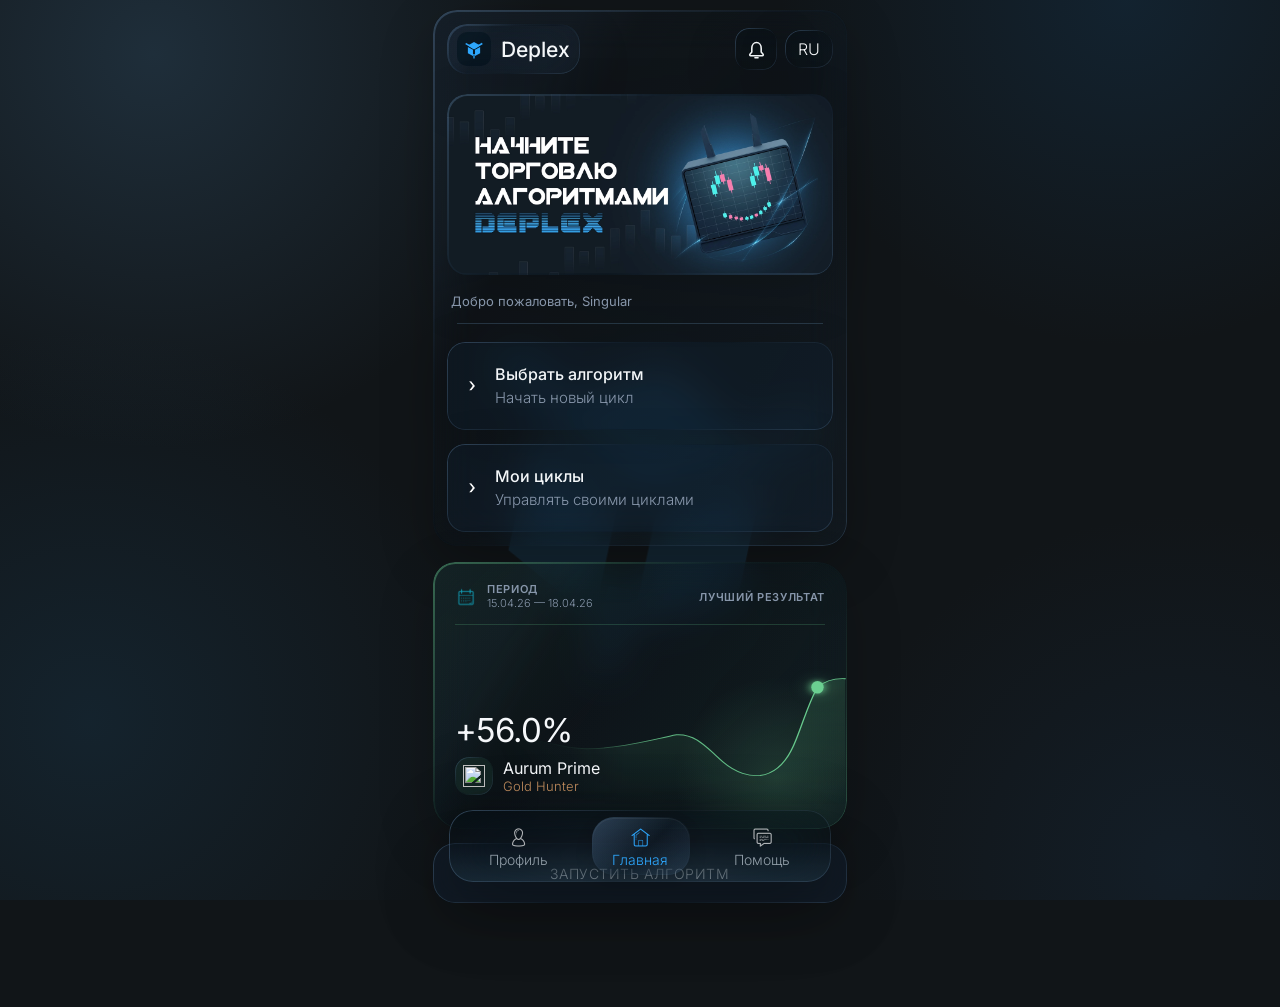
==== commit 94491f23: "Add files via upload" ====
--- a/index.html
+++ b/index.html
@@ -12,13 +12,13 @@
     <link rel="icon" type="image/svg+xml" href="./Icons/Logo.svg?v=60" />
     <link rel="apple-touch-icon" sizes="180x180" href="./Icons/apple-touch-icon.png?v=60" />
     <link rel="manifest" href="./site.webmanifest?v=60" />
-    <link rel="stylesheet" href="./styles.css?v=263" />
+    <link rel="stylesheet" href="./styles.css?v=277" />
   </head>
   <body>
     <main class="app-shell">
       <section id="app"></section>
     </main>
     <script src="https://telegram.org/js/telegram-web-app.js"></script>
-    <script src="./app.js?v=219"></script>
+    <script src="./app.js?v=231"></script>
   </body>
 </html>
--- a/styles.css
+++ b/styles.css
@@ -451,6 +451,201 @@
   gap: 22px;
 }
 
+.best-result-block {
+  display: grid;
+  gap: 14px;
+}
+
+.best-result-card {
+  --glass-border-gradient: linear-gradient(135deg, rgba(107, 207, 145, 0.4), rgba(16, 45, 38, 0.18) 42%, rgba(5, 18, 22, 0.28) 64%, rgba(79, 160, 116, 0.34));
+  display: grid;
+  min-height: 252px;
+  gap: 14px;
+  overflow: hidden;
+  padding: 22px;
+  border-radius: 22px 30px 28px 28px;
+  background:
+    linear-gradient(135deg, rgba(22, 54, 45, 0.32), rgba(4, 18, 24, 0.18) 44%, rgba(11, 40, 35, 0.26)),
+    var(--glass-main-surface);
+}
+
+.best-result-card::after {
+  position: absolute;
+  right: -34px;
+  bottom: -54px;
+  width: 210px;
+  height: 210px;
+  background: radial-gradient(circle, rgba(107, 207, 145, 0.16), transparent 68%);
+  content: "";
+  pointer-events: none;
+}
+
+.best-result-card::before {
+  border-radius: inherit;
+}
+
+.best-result-head {
+  display: flex;
+  align-items: center;
+  justify-content: space-between;
+  gap: 14px;
+}
+
+.best-result-period {
+  display: flex;
+  align-items: center;
+  gap: 10px;
+  color: var(--muted);
+}
+
+.best-result-period img {
+  width: 22px;
+  height: 22px;
+  object-fit: contain;
+  opacity: 0.82;
+}
+
+.best-result-period span {
+  display: grid;
+  gap: 2px;
+}
+
+.best-result-period strong,
+.best-result-kicker {
+  color: var(--muted);
+  font-size: 11px;
+  font-weight: var(--font-semibold);
+  letter-spacing: 0.06em;
+  line-height: 1;
+  text-transform: uppercase;
+}
+
+.best-result-period small {
+  color: var(--muted);
+  font-size: 11px;
+  font-weight: var(--font-light);
+  line-height: 1.2;
+}
+
+.best-result-divider {
+  height: 1px;
+  background: rgba(107, 207, 145, 0.2);
+}
+
+.best-result-copy {
+  position: absolute;
+  left: 22px;
+  bottom: 34px;
+  z-index: 2;
+  display: grid;
+  gap: 10px;
+}
+
+.best-result-value {
+  color: var(--text-strong);
+  font-size: var(--text-page-top-title);
+  font-weight: var(--font-regular);
+  letter-spacing: -0.03em;
+  line-height: 1;
+}
+
+.best-result-algorithm {
+  display: flex;
+  align-items: center;
+  gap: 10px;
+}
+
+.best-result-mark {
+  --glass-border-width: var(--glass-border-inner);
+  display: grid;
+  width: 38px;
+  height: 38px;
+  place-items: center;
+  border-radius: 14px;
+  background: rgba(107, 207, 145, 0.08);
+}
+
+.best-result-mark img {
+  width: 22px;
+  height: 22px;
+  object-fit: contain;
+}
+
+.best-result-algorithm > span:last-child {
+  display: grid;
+  gap: 1px;
+}
+
+.best-result-algorithm b {
+  color: var(--text-strong);
+  font-size: var(--text-control-mobile);
+  font-weight: var(--font-regular);
+  line-height: 1.15;
+}
+
+.best-result-algorithm small {
+  color: var(--gold);
+  font-size: var(--text-small);
+  font-weight: var(--font-light);
+}
+
+.best-result-graph-stage {
+  position: relative;
+  min-height: 168px;
+  color: var(--tone-positive);
+}
+
+.best-result-graph {
+  position: absolute;
+  top: 24px;
+  right: -22px;
+  bottom: 0;
+  left: 34px;
+  width: calc(100% - 12px);
+  height: calc(100% - 24px);
+  overflow: visible;
+}
+
+.best-result-graph-fill {
+  fill: url(#best-result-fill);
+  opacity: 0.82;
+}
+
+.best-result-graph-line {
+  fill: none;
+  stroke: url(#best-result-stroke);
+  stroke-width: 4;
+  stroke-linecap: round;
+  stroke-linejoin: round;
+  shape-rendering: geometricPrecision;
+}
+
+.best-result-graph-dot {
+  filter:
+    drop-shadow(0 0 12px rgba(107, 207, 145, 0.9))
+    drop-shadow(0 0 28px rgba(107, 207, 145, 0.4));
+}
+
+.best-result-graph-dot circle {
+  fill: currentColor;
+  transform-box: fill-box;
+  transform-origin: center;
+  transform: scale(1, 1.55);
+}
+
+.best-result-action {
+  --glass-border-width: var(--glass-border-inner);
+  width: 100%;
+  min-height: 60px;
+  border-radius: 22px;
+  background: rgba(18, 33, 49, 0.56);
+  color: var(--text-strong);
+  font-size: var(--primary-command-size-mobile);
+  font-weight: var(--font-light);
+  letter-spacing: 0.04em;
+  text-transform: uppercase;
+}
+
 .page-hero {
   padding: 22px;
   border-radius: 34px;
@@ -2214,7 +2409,6 @@
 
 .support-modal {
   display: grid;
-  grid-template-rows: auto minmax(0, 1fr) auto;
   max-height: min(74vh, 620px);
   gap: 12px;
 }
@@ -2233,23 +2427,9 @@
 
 .support-chat {
   display: grid;
-  min-height: 0;
   max-height: min(42vh, 340px);
   gap: 10px;
   overflow-y: auto;
-}
-
-.support-composer {
-  display: grid;
-  gap: 12px;
-}
-
-html.is-input-focused .support-modal {
-  max-height: min(58dvh, 420px);
-}
-
-html.is-input-focused .support-chat {
-  max-height: min(24dvh, 220px);
 }
 
 .support-message {
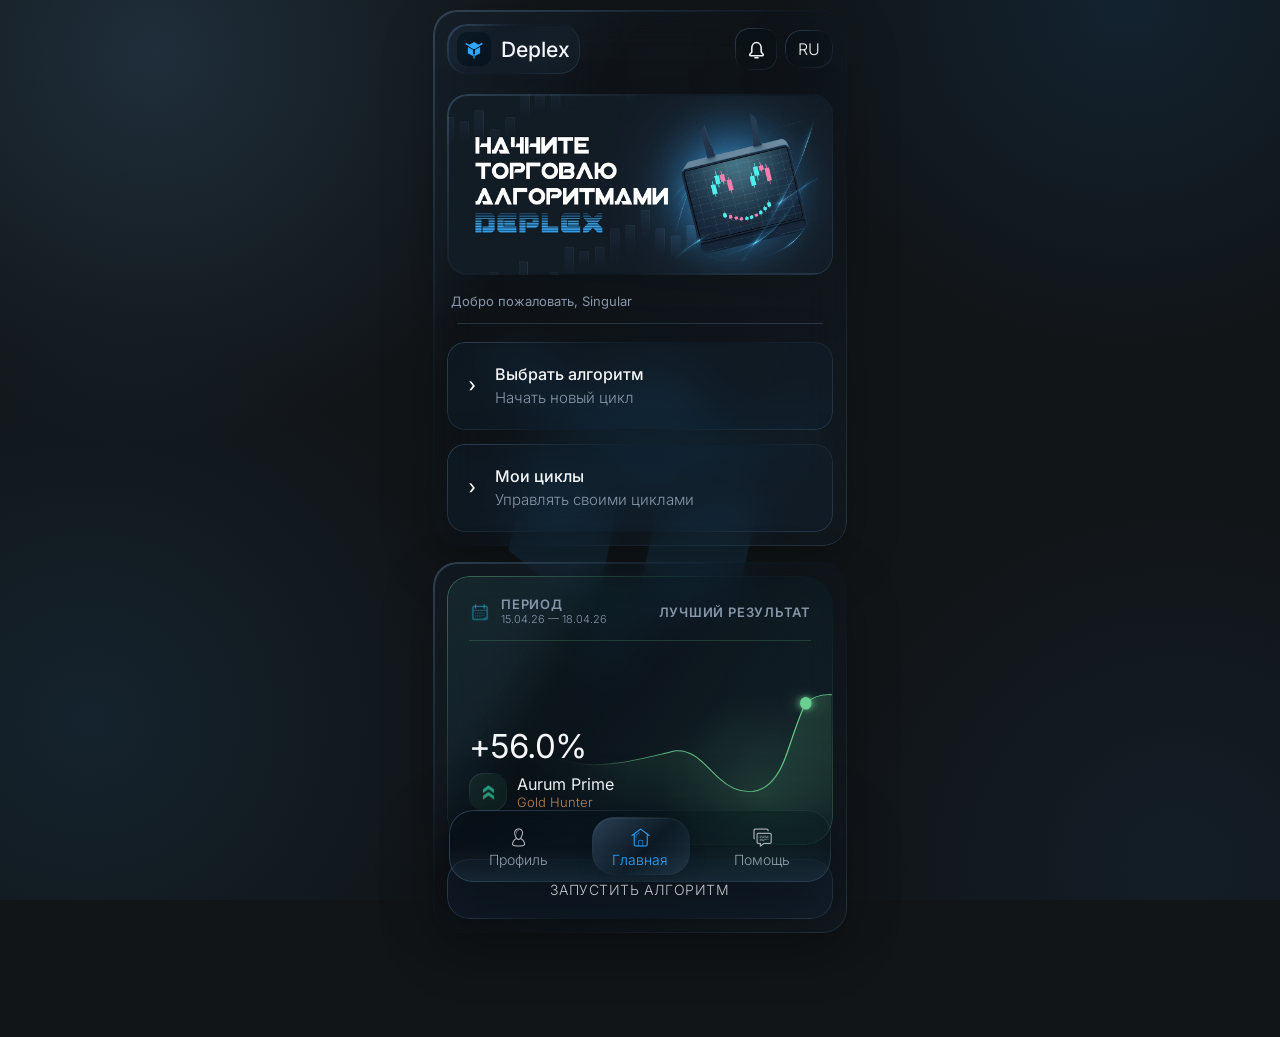
==== commit 1d728e1e: "Add files via upload" ====
--- a/index.html
+++ b/index.html
@@ -12,13 +12,13 @@
     <link rel="icon" type="image/svg+xml" href="./Icons/Logo.svg?v=60" />
     <link rel="apple-touch-icon" sizes="180x180" href="./Icons/apple-touch-icon.png?v=60" />
     <link rel="manifest" href="./site.webmanifest?v=60" />
-    <link rel="stylesheet" href="./styles.css?v=277" />
+    <link rel="stylesheet" href="./styles.css?v=281" />
   </head>
   <body>
     <main class="app-shell">
       <section id="app"></section>
     </main>
     <script src="https://telegram.org/js/telegram-web-app.js"></script>
-    <script src="./app.js?v=231"></script>
+    <script src="./app.js?v=232"></script>
   </body>
 </html>
--- a/styles.css
+++ b/styles.css
@@ -457,6 +457,7 @@
 }
 
 .best-result-card {
+  --glass-border-width: var(--glass-border-inner);
   --glass-border-gradient: linear-gradient(135deg, rgba(107, 207, 145, 0.4), rgba(16, 45, 38, 0.18) 42%, rgba(5, 18, 22, 0.28) 64%, rgba(79, 160, 116, 0.34));
   display: grid;
   min-height: 252px;
@@ -513,7 +514,7 @@
 .best-result-period strong,
 .best-result-kicker {
   color: var(--muted);
-  font-size: 11px;
+  font-size: var(--text-small);
   font-weight: var(--font-semibold);
   letter-spacing: 0.06em;
   line-height: 1;
@@ -566,8 +567,8 @@
 }
 
 .best-result-mark img {
-  width: 22px;
-  height: 22px;
+  width: 15px;
+  height: 15px;
   object-fit: contain;
 }
 
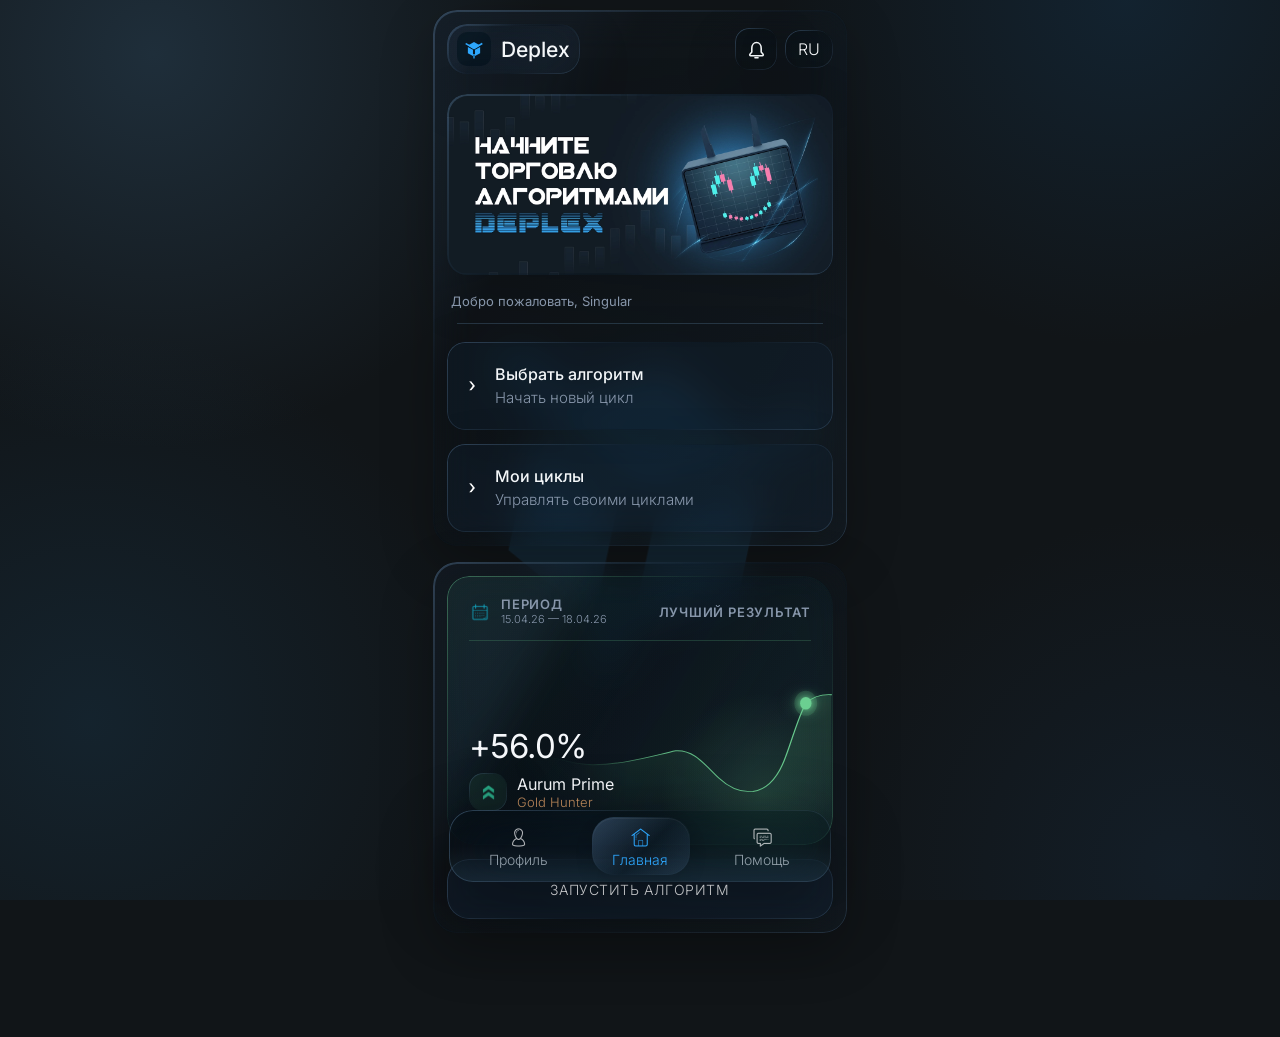
==== commit 2d8dbab6: "Add files via upload" ====
--- a/index.html
+++ b/index.html
@@ -12,13 +12,13 @@
     <link rel="icon" type="image/svg+xml" href="./Icons/Logo.svg?v=60" />
     <link rel="apple-touch-icon" sizes="180x180" href="./Icons/apple-touch-icon.png?v=60" />
     <link rel="manifest" href="./site.webmanifest?v=60" />
-    <link rel="stylesheet" href="./styles.css?v=281" />
+    <link rel="stylesheet" href="./styles.css?v=282" />
   </head>
   <body>
     <main class="app-shell">
       <section id="app"></section>
     </main>
     <script src="https://telegram.org/js/telegram-web-app.js"></script>
-    <script src="./app.js?v=232"></script>
+    <script src="./app.js?v=233"></script>
   </body>
 </html>
--- a/styles.css
+++ b/styles.css
@@ -627,6 +627,11 @@
     drop-shadow(0 0 28px rgba(107, 207, 145, 0.4));
 }
 
+.best-result-graph-dot-glow {
+  fill: currentColor;
+  opacity: 0.16;
+}
+
 .best-result-graph-dot circle {
   fill: currentColor;
   transform-box: fill-box;
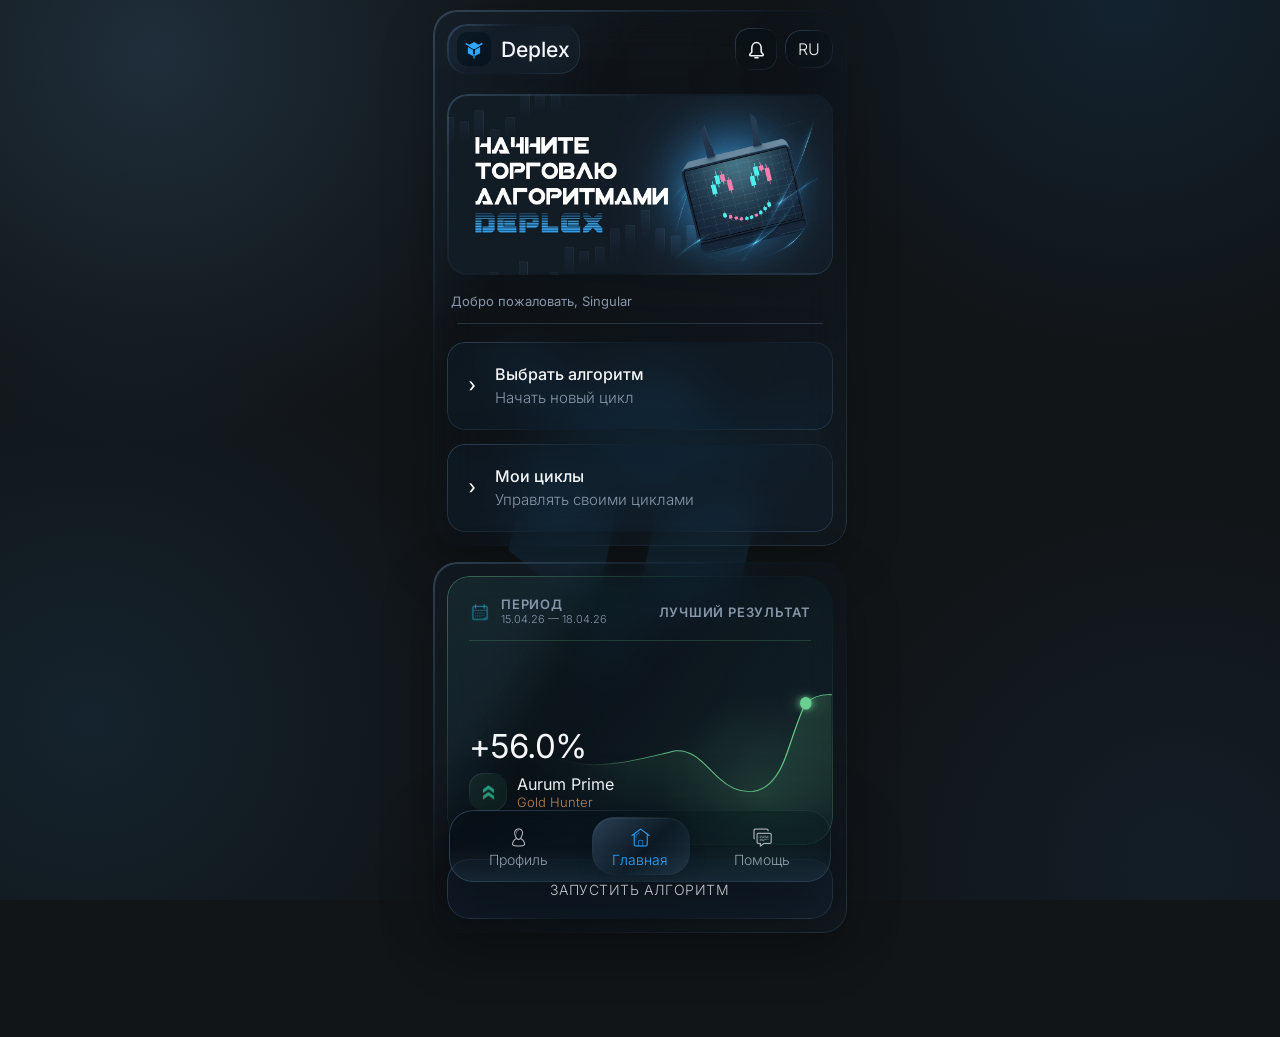
==== commit aa9bff8d: "Add files via upload" ====
--- a/index.html
+++ b/index.html
@@ -12,13 +12,13 @@
     <link rel="icon" type="image/svg+xml" href="./Icons/Logo.svg?v=60" />
     <link rel="apple-touch-icon" sizes="180x180" href="./Icons/apple-touch-icon.png?v=60" />
     <link rel="manifest" href="./site.webmanifest?v=60" />
-    <link rel="stylesheet" href="./styles.css?v=282" />
+    <link rel="stylesheet" href="./styles.css?v=289" />
   </head>
   <body>
     <main class="app-shell">
       <section id="app"></section>
     </main>
     <script src="https://telegram.org/js/telegram-web-app.js"></script>
-    <script src="./app.js?v=233"></script>
+    <script src="./app.js?v=237"></script>
   </body>
 </html>
--- a/styles.css
+++ b/styles.css
@@ -627,16 +627,20 @@
     drop-shadow(0 0 28px rgba(107, 207, 145, 0.4));
 }
 
-.best-result-graph-dot-glow {
-  fill: currentColor;
-  opacity: 0.16;
-}
-
 .best-result-graph-dot circle {
   fill: currentColor;
   transform-box: fill-box;
   transform-origin: center;
   transform: scale(1, 1.55);
+}
+
+.best-result-graph-dot-telegram-glow {
+  display: none;
+}
+
+html.is-telegram .best-result-graph-dot-telegram-glow {
+  display: block;
+  opacity: 0.9;
 }
 
 .best-result-action {
@@ -1412,6 +1416,8 @@
   display: grid;
   padding: 22px;
   place-items: center;
+  overflow-y: auto;
+  overscroll-behavior: contain;
   background: rgba(0, 7, 11, 0.56);
   backdrop-filter: blur(10px);
   -webkit-backdrop-filter: blur(10px);
@@ -1420,10 +1426,18 @@
 }
 
 .modal-layer > :is(.glass-card, .glass-panel) {
+  max-height: calc(100dvh - 44px);
+  overflow-y: auto;
+  overscroll-behavior: contain;
   animation: modal-surface-enter 200ms cubic-bezier(0.22, 1, 0.36, 1) both;
   transition:
     opacity 200ms ease,
     transform 200ms cubic-bezier(0.22, 1, 0.36, 1);
+}
+
+html.has-modal,
+html.has-modal body {
+  overflow: hidden;
 }
 
 .modal-layer.is-modal-nested {
@@ -1800,7 +1814,7 @@
 }
 
 .return-address-short-field {
-  grid-template-columns: minmax(0, 1fr) auto auto;
+  grid-template-columns: minmax(0, 1fr) auto;
   min-height: 46px;
 }
 
@@ -1812,6 +1826,16 @@
   background: transparent;
   color: var(--text-strong);
   place-items: center;
+}
+
+.return-address-short-field .return-address-short-value {
+  justify-self: stretch;
+  width: 100%;
+  color: var(--text-soft-blue);
+  font: inherit;
+  line-height: inherit;
+  text-align: left;
+  place-items: center start;
 }
 
 .compact-modal {
@@ -2200,6 +2224,15 @@
   min-height: 38px;
   place-items: center;
   border-radius: 13px;
+}
+
+.address-short-field .copy-field-action {
+  display: grid;
+  width: 32px;
+  min-width: 32px;
+  min-height: 32px;
+  place-items: center;
+  border-radius: 11px;
 }
 
 .address-short-field img {
